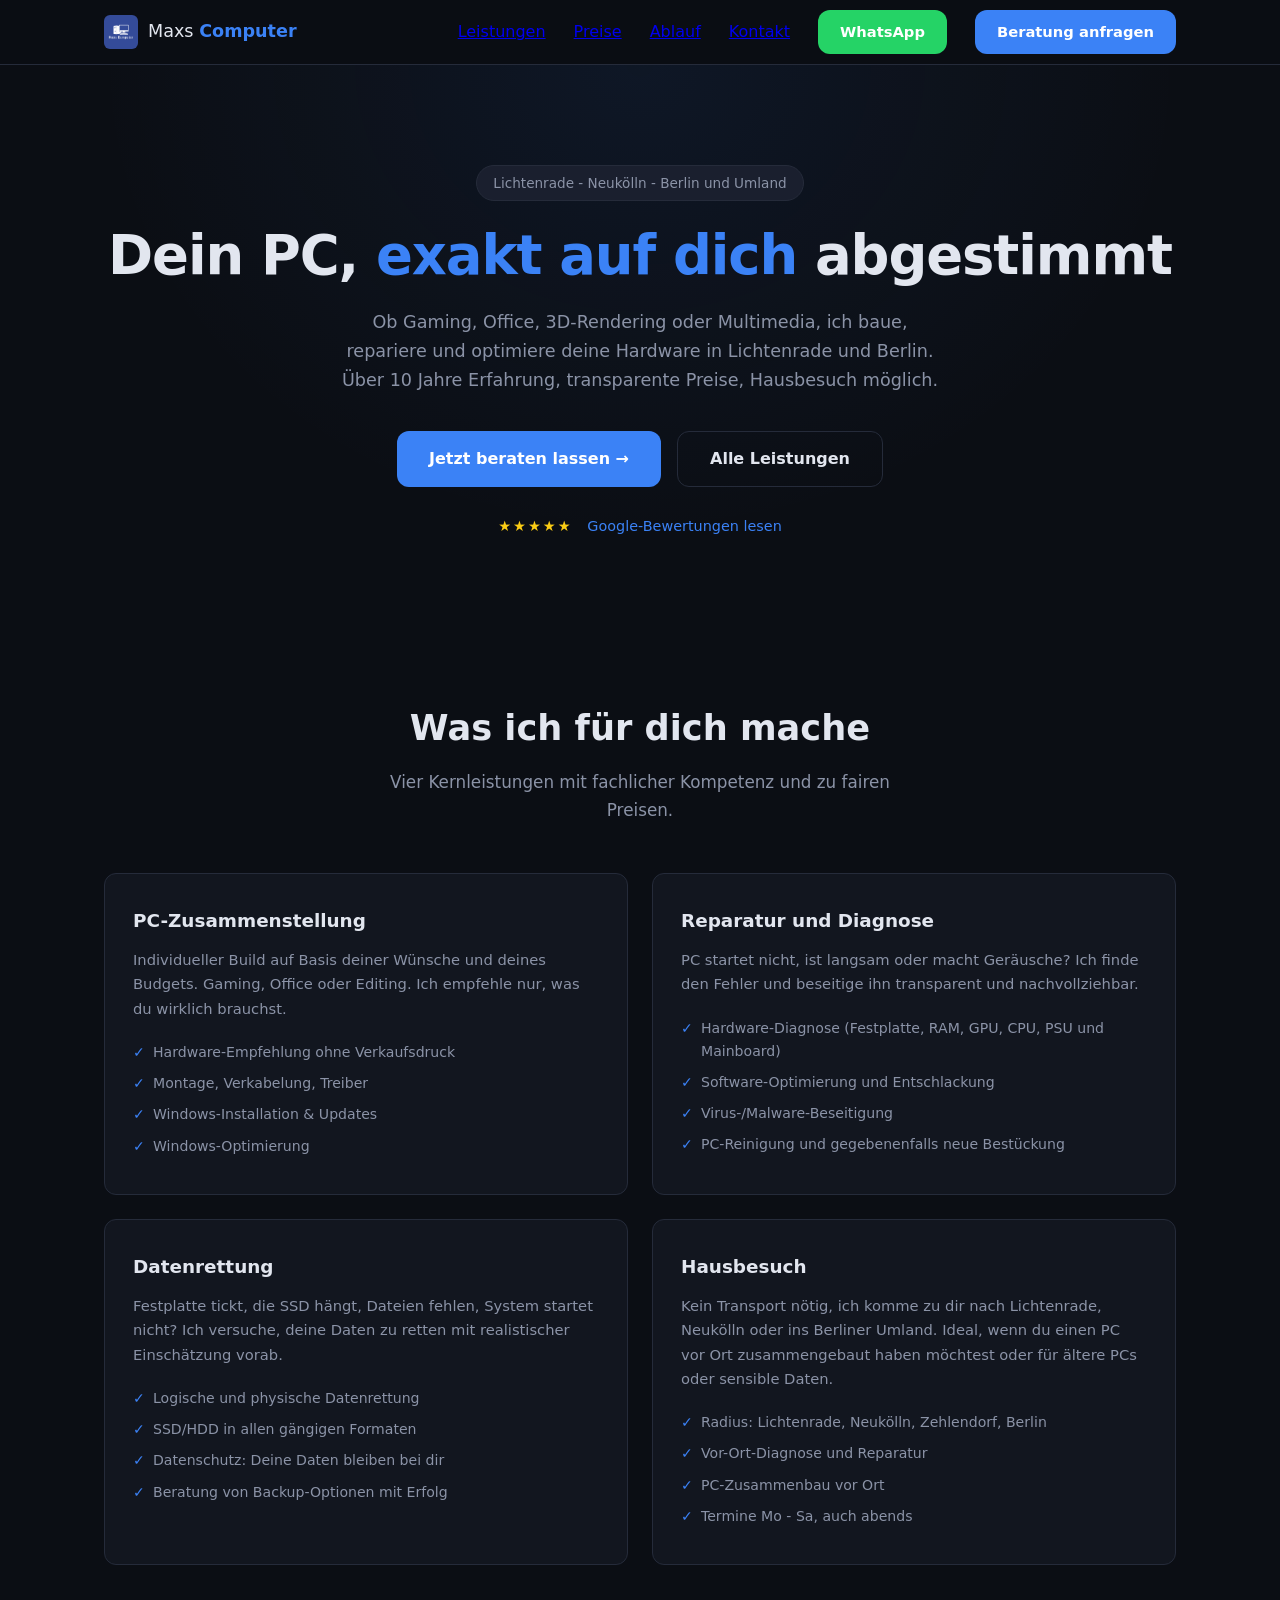
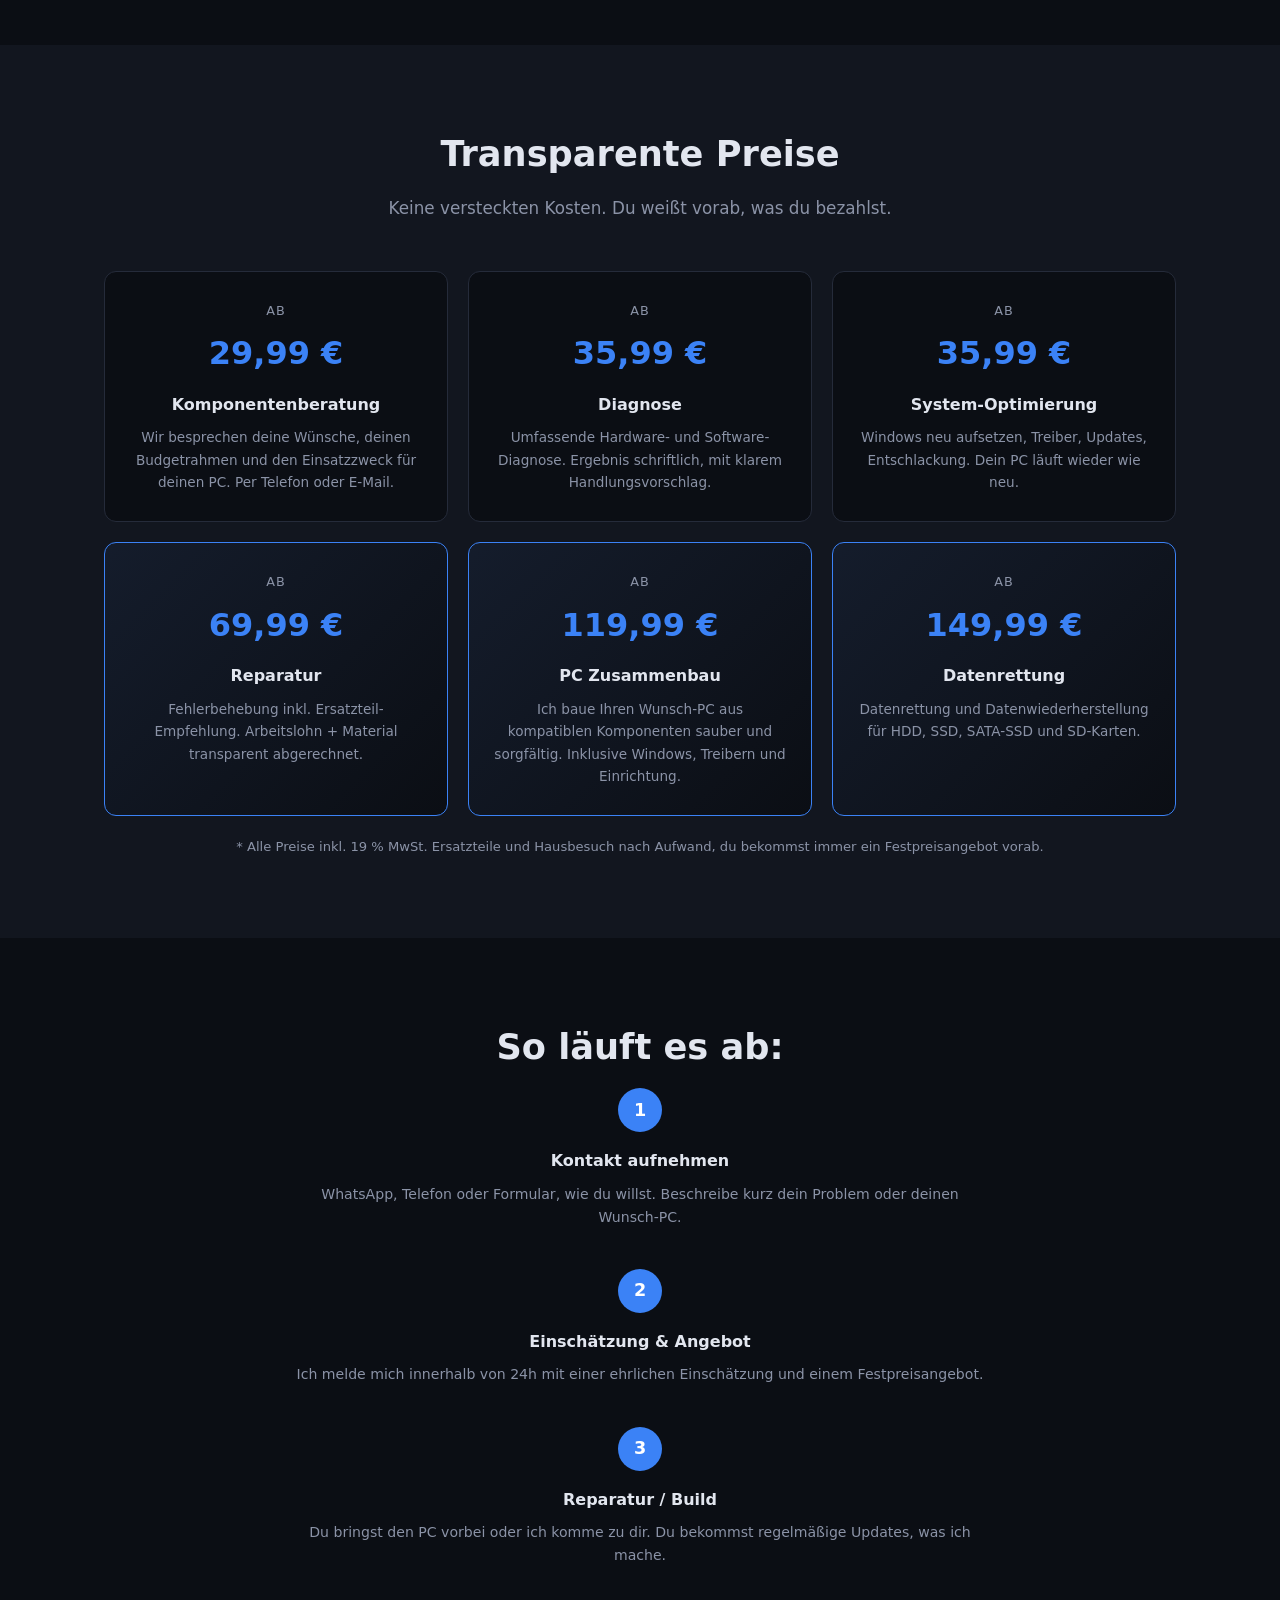
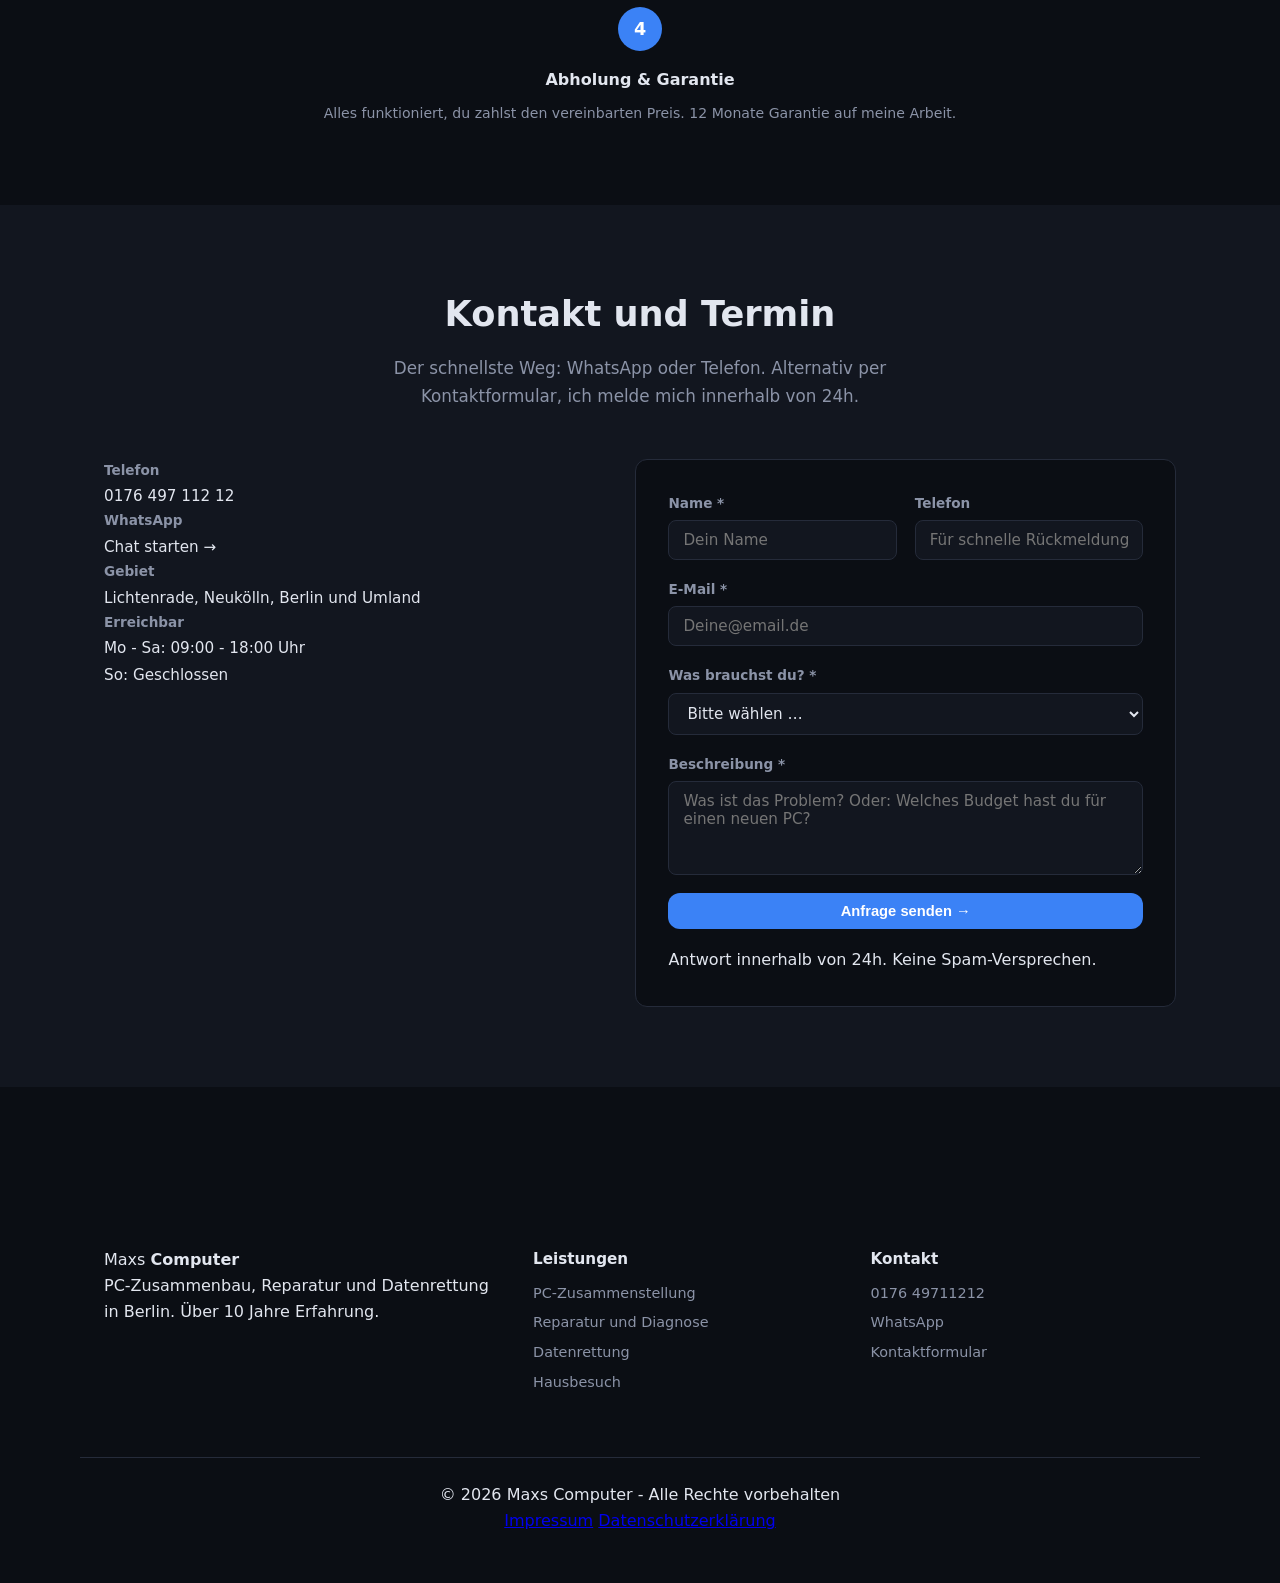
==== index.html @ 026b1913 "Add files via upload" ====
<!DOCTYPE html>
<html lang="de">
<head>
  <meta charset="UTF-8">
  <meta name="viewport" content="width=device-width, initial-scale=1.0">
  <title>PC Zusammenbau und Reparatur in Lichtenrade, Berlin | Maxs Computer</title>
  <meta name="description" content="Individuelle PC-Zusammenstellung, Reparatur, Datenrettung und Hausbesuche in Lichtenrade, Neukölln und Berlin. Über 10 Jahre Erfahrung. Transparente Preise ab 29,99 €. Jetzt Termin anfragen.">
  <link rel="icon" type="image/svg+xml" href="/logo.svg">
  <link rel="icon" type="image/png" sizes="32x32" href="/favicon-32x32.png">
  <link rel="icon" type="image/png" sizes="16x16" href="/favicon-16x16.png">
  <link rel="shortcut icon" href="/favicon.ico">
  <link rel="apple-touch-icon" sizes="180x180" href="/apple-touch-icon.png">
  <meta property="og:image" content="https://maxscomputer.de/og-image.png">
  <link rel="canonical" href="https://maxscomputer.de/">
  <script type="application/ld+json">
  {
    "@context": "https://schema.org",
    "@type": "LocalBusiness",
    "name": "Maxs Computer",
    "description": "Individuelle PC-Zusammenstellung, Reparatur, Datenrettung und Hausbesuche in Lichtenrade, Neukölln und Berlin.",
    "url": "https://maxscomputer.de",
    "telephone": "+4917649711212",
    "areaServed": ["Lichtenrade", "Neukölln", "Berlin", "Brandenburg"],
    "address": {
    "@type": "PostalAddress",
    "streetAddress": "Halker Zeile 172",
    "addressLocality": "Berlin",
    "addressRegion": "Berlin",
    "postalCode": "12305",
    "addressCountry": "DE"
   },
    "openingHours": "Mo-Sa 09:00-18:00",
    "priceRange": "29,99 € - 149,99 €"
   }
  </script>

  <link rel="stylesheet" href="style.css">
</head>
<body>

  <header class="header">
    <div class="container header-inner">
<a href="#" class="logo">
  <img src="Firmenlogo.png" alt="Maxs Computer">
  <span>Maxs <strong>Computer</strong></span>
</a>
      <nav class="nav">
        <a href="#services">Leistungen</a>
        <a href="#preise">Preise</a>
        <a href="#prozess">Ablauf</a>
        <a href="#kontakt">Kontakt</a>
        <a href="https://wa.me/4917649711212?text=Hallo%20Max%2C%20ich%20brauche%20Hilfe%20mit%20meinem%20PC."
           target="_blank" rel="noopener" class="btn btn-whatsapp">WhatsApp</a>
        <a href="#kontakt" class="btn btn-primary">Beratung anfragen</a>
      </nav>
      <button class="hamburger" id="hamburger" aria-label="Menü">
        <span></span><span></span><span></span>
      </button>
    </div>
  </header>

  <main>
    <section class="hero">
      <div class="container">
        <span class="badge">Lichtenrade - Neukölln - Berlin und Umland</span>
        <h1>Dein PC, <span class="highlight">exakt auf dich</span> abgestimmt</h1>
        <p class="hero-sub">
          Ob Gaming, Office, 3D-Rendering oder Multimedia,
          ich baue, repariere und optimiere deine Hardware in Lichtenrade und Berlin.
          Über 10 Jahre Erfahrung, transparente Preise, Hausbesuch möglich.
        </p>
        <div class="hero-actions">
          <a href="#kontakt" class="btn btn-primary btn-lg">Jetzt beraten lassen →</a>
          <a href="#services" class="btn btn-ghost btn-lg">Alle Leistungen</a>
        </div>
        <p class="hero-reviews">
          <span class="stars" aria-hidden="true">★★★★★</span>
          <a href="https://g.page/r/Cbt3UmE1-l8lEBM/review" target="_blank" rel="noopener">Google-Bewertungen lesen</a>
        </p>
      </div>
    </section>

    <section id="services" class="section">
      <div class="container">
        <h2 class="section-title">Was ich für dich mache</h2>
        <p class="section-sub">Vier Kernleistungen mit fachlicher Kompetenz und zu fairen Preisen.</p>
        <div class="cards">

          <div class="card">
            <h3>PC-Zusammenstellung</h3>
            <p>Individueller Build auf Basis deiner Wünsche und deines Budgets. Gaming, Office oder Editing. Ich empfehle nur, was du wirklich brauchst.</p>
            <ul class="card-list">
              <li>Hardware-Empfehlung ohne Verkaufsdruck</li>
              <li>Montage, Verkabelung, Treiber</li>
              <li>Windows-Installation & Updates</li>
              <li>Windows-Optimierung</li>
            </ul>
          </div>

          <div class="card">
            <h3>Reparatur und Diagnose</h3>
            <p>PC startet nicht, ist langsam oder macht Geräusche? Ich finde den Fehler und beseitige ihn transparent und nachvollziehbar.</p>
            <ul class="card-list">
              <li>Hardware-Diagnose (Festplatte, RAM, GPU, CPU, PSU und Mainboard)</li>
              <li>Software-Optimierung und Entschlackung</li>
              <li>Virus-/Malware-Beseitigung</li>
              <li>PC-Reinigung und gegebenenfalls neue Bestückung</li>
            </ul>
          </div>

          <div class="card">
            <h3>Datenrettung</h3>
            <p>Festplatte tickt, die SSD hängt, Dateien fehlen, System startet nicht? Ich versuche, deine Daten zu retten mit realistischer Einschätzung vorab.</p>
            <ul class="card-list">
              <li>Logische und physische Datenrettung</li>
              <li>SSD/HDD in allen gängigen Formaten</li>
              <li>Datenschutz: Deine Daten bleiben bei dir</li>
              <li>Beratung von Backup-Optionen mit Erfolg</li>
            </ul>
          </div>

          <div class="card">
            <h3>Hausbesuch</h3>
            <p>Kein Transport nötig, ich komme zu dir nach Lichtenrade, Neukölln oder ins Berliner Umland. Ideal, wenn du einen PC vor Ort zusammengebaut haben möchtest oder für ältere PCs oder sensible Daten.</p>
            <ul class="card-list">
              <li>Radius: Lichtenrade, Neukölln, Zehlendorf, Berlin</li>
              <li>Vor-Ort-Diagnose und Reparatur</li>
              <li>PC-Zusammenbau vor Ort</li>
              <li>Termine Mo - Sa, auch abends</li>
            </ul>
          </div>

        </div>
      </div>
    </section>

    <section id="preise" class="section section-alt">
      <div class="container">
        <h2 class="section-title">Transparente Preise</h2>
        <p class="section-sub">Keine versteckten Kosten. Du weißt vorab, was du bezahlst.</p>
        <div class="price-grid">

          <div class="price-card">
            <span class="price-tag">ab</span>
            <span class="price-amount">29,99&nbsp;€</span>
            <h4>Komponentenberatung</h4>
            <p>Wir besprechen deine Wünsche, deinen Budgetrahmen und den Einsatzzweck für deinen PC. Per Telefon oder E-Mail.</p>
          </div>

          <div class="price-card">
            <span class="price-tag">ab</span>
            <span class="price-amount">35,99&nbsp;€</span>
            <h4>Diagnose</h4>
            <p>Umfassende Hardware- und Software-Diagnose. Ergebnis schriftlich, mit klarem Handlungsvorschlag.</p>
          </div>

          <div class="price-card">
            <span class="price-tag">ab</span>
            <span class="price-amount">35,99&nbsp;€</span>
            <h4>System-Optimierung</h4>
            <p>Windows neu aufsetzen, Treiber, Updates, Entschlackung. Dein PC läuft wieder wie neu.</p>
          </div>

          <div class="price-card price-featured">
            <span class="price-tag">ab</span>
            <span class="price-amount">69,99&nbsp;€</span>
            <h4>Reparatur</h4>
            <p>Fehlerbehebung inkl. Ersatzteil-Empfehlung. Arbeitslohn + Material transparent abgerechnet.</p>
          </div>

          <div class="price-card price-featured">
            <span class="price-tag">ab</span>
            <span class="price-amount">119,99&nbsp;€</span>
            <h4>PC Zusammenbau</h4>
            <p>Ich baue Ihren Wunsch-PC aus kompatiblen Komponenten sauber und sorgfältig. Inklusive Windows, Treibern und Einrichtung. </p>
          </div>

          <div class="price-card price-featured">
            <span class="price-tag">ab</span>
            <span class="price-amount">149,99&nbsp;€</span>
            <h4>Datenrettung</h4>
            <p>Datenrettung und Datenwiederherstellung für HDD, SSD, SATA-SSD und SD-Karten.</p>
          </div>

        </div>
        <p class="price-note">* Alle Preise inkl. 19 % MwSt. Ersatzteile und Hausbesuch nach Aufwand, du bekommst immer ein Festpreisangebot vorab.</p>
      </div>
    </section>

    <section id="prozess" class="section">
      <div class="container">
        <h2 class="section-title">So läuft es ab:</h2>
        <div class="steps">
          <div class="step">
            <span class="step-num">1</span>
            <h4>Kontakt aufnehmen</h4>
            <p>WhatsApp, Telefon oder Formular, wie du willst. Beschreibe kurz dein Problem oder deinen Wunsch-PC.</p>
          </div>
          <div class="step">
            <span class="step-num">2</span>
            <h4>Einschätzung & Angebot</h4>
            <p>Ich melde mich innerhalb von 24h mit einer ehrlichen Einschätzung und einem Festpreisangebot.</p>
          </div>
          <div class="step">
            <span class="step-num">3</span>
            <h4>Reparatur / Build</h4>
            <p>Du bringst den PC vorbei oder ich komme zu dir. Du bekommst regelmäßige Updates, was ich mache.</p>
          </div>
          <div class="step">
            <span class="step-num">4</span>
            <h4>Abholung & Garantie</h4>
            <p>Alles funktioniert, du zahlst den vereinbarten Preis. 12 Monate Garantie auf meine Arbeit.</p>
          </div>
        </div>
      </div>
    </section>

    <section id="kontakt" class="section section-alt">
      <div class="container">
        <h2 class="section-title">Kontakt und Termin</h2>
        <p class="section-sub">Der schnellste Weg: WhatsApp oder Telefon. Alternativ per Kontaktformular, ich melde mich innerhalb von 24h.</p>

        <div class="contact-grid">
          <div class="contact-info">
            <div class="contact-item">
              <div>
                <strong>Telefon</strong>
                <a href="tel:+4917649711212">0176 497 112 12</a>
              </div>
            </div>
            <div class="contact-item">
              <div>
                <strong>WhatsApp</strong>
                <a href="https://wa.me/4917649711212?text=Hallo%20Max%2C%20ich%20brauche%20Hilfe%20mit%20meinem%20PC." target="_blank" rel="noopener">Chat starten →</a>
              </div>
            </div>
            <div class="contact-item">
              <div>
                <strong>Gebiet</strong>
                <span>Lichtenrade, Neukölln, Berlin und Umland</span>
              </div>
            </div>
            <div class="contact-item">
              <div>
                <strong>Erreichbar</strong>
                <span>Mo - Sa: 09:00 - 18:00 Uhr</span><br>
                <span>So: Geschlossen</span>
              </div>
            </div>
          </div>

          <form action="https://formspree.io/f/xkjnpljg" method="POST" class="contact-form">
            <div class="form-row">
              <div class="form-group">
                <label for="name">Name *</label>
                <input type="text" id="name" name="name" required placeholder="Dein Name">
              </div>
              <div class="form-group">
                <label for="phone">Telefon</label>
                <input type="tel" id="phone" name="phone" placeholder="Für schnelle Rückmeldung">
              </div>
            </div>
            <div class="form-group">
              <label for="email">E-Mail *</label>
              <input type="email" id="email" name="email" required placeholder="Deine@email.de">
            </div>
            <div class="form-group">
              <label for="service">Was brauchst du? *</label>
              <select id="service" name="service" required>
                <option value="" disabled selected>Bitte wählen …</option>
                <option value="zusammenstellung">PC-Zusammenstellung</option>
                <option value="reparatur">Reparatur / Diagnose</option>
                <option value="datenrettung">Datenrettung</option>
                <option value="hausbesuch">Hausbesuch</option>
                <option value="sonstiges">Sonstiges / bin mir noch nicht sicher</option>
              </select>
            </div>
            <div class="form-group">
              <label for="message">Beschreibung *</label>
              <textarea id="message" name="message" rows="4" required
                placeholder="Was ist das Problem? Oder: Welches Budget hast du für einen neuen PC?"></textarea>
            </div>
            <button type="submit" class="btn btn-primary btn-full">Anfrage senden →</button>
            <p class="form-hint">Antwort innerhalb von 24h. Keine Spam-Versprechen.</p>
          </form>
        </div>
      </div>
    </section>
  </main>

  <footer class="footer">
    <div class="container footer-inner">
      <div>
        <p class="footer-logo">Maxs <strong>Computer</strong></p>
        <p class="footer-text">PC-Zusammenbau, Reparatur und Datenrettung in Berlin. Über 10 Jahre Erfahrung.</p>
      </div>

      <div>
        <p class="footer-heading">Leistungen</p>
        <a href="#services" class="footer-link">PC-Zusammenstellung</a>
        <a href="#services" class="footer-link">Reparatur und Diagnose</a>
        <a href="#services" class="footer-link">Datenrettung</a>
        <a href="#services" class="footer-link">Hausbesuch</a>
      </div>

      <div>
        <p class="footer-heading">Kontakt</p>
        <a href="tel:+4917649711212" class="footer-link">0176 49711212</a>
        <a href="https://wa.me/4917649711212" target="_blank" rel="noopener" class="footer-link">WhatsApp</a>
        <a href="#kontakt" class="footer-link">Kontaktformular</a>
      </div>
    </div>

    <div class="container footer-bottom">
      <p class="copyright">© 2026 Maxs Computer - Alle Rechte vorbehalten</p>
      <nav class="legal-links" aria-label="Rechtliches">
        <a href="impressum.html" class="legal-link">Impressum</a>
        <a href="datenschutzerklärung.html" class="legal-link">Datenschutzerklärung</a>
      </nav>
    </div>
  </footer>

  <script>
    const hamburger = document.getElementById('hamburger');
    const nav = document.querySelector('.nav');
    hamburger.addEventListener('click', () => {
      nav.classList.toggle('open');
      hamburger.classList.toggle('active');
    });
    document.querySelectorAll('.nav a').forEach(link => {
      link.addEventListener('click', () => {
        nav.classList.remove('open');
        hamburger.classList.remove('active');
      });
    });
  </script>
</body>
</html>
---- style.css ----
:root {
  --clr-bg: #0b0e14;
  --clr-surface: #12161f;
  --clr-surface-2: #1a1f2e;
  --clr-border: #252b3a;
  --clr-text: #e2e6ef;
  --clr-muted: #8b93a7;
  --clr-accent: #3b82f6;
  --clr-accent-hover: #2563eb;
  --clr-whatsapp: #25d366;
  --clr-whatsapp-hover: #1eb857;
  --clr-star: #facc15;
  --radius: 12px;
  --shadow: 0 4px 24px rgba(0,0,0,.35);
  --transition: .25s ease;
  --font: 'Segoe UI', system-ui, -apple-system, sans-serif;
  --gradient: linear-gradient(135deg, #3b82f6, #8b5cf6);
}

*, *::before, *::after {
  box-sizing: border-box;
  margin: 0;
  padding: 0;
}

html {
  scroll-behavior: smooth;
}

body {
  font-family: var(--font);
  background: var(--clr-bg);
  color: var(--clr-text);
  line-height: 1.65;
  -webkit-font-smoothing: antialiased;
}

.container {
  max-width: 1120px;
  margin: 0 auto;
  padding: 0 24px;
}

.section {
  padding: 80px 0;
}

.section-alt {
  background: var(--clr-surface);
}

.section-title {
  font-size: clamp(1.6rem, 4vw, 2.2rem);
  font-weight: 700;
  text-align: center;
  margin-bottom: 12px;
}

.section-sub {
  text-align: center;
  color: var(--clr-muted);
  max-width: 560px;
  margin: 0 auto 48px;
  font-size: 1.05rem;
}

.logo img {
  width: 34px;
  height: 34px;
  max-width: 34px;
  max-height: 34px;
  object-fit: contain;
  flex-shrink: 0;
  border-radius: 6px;
  display: block;
}

.logo .logo-icon {
  width: 34px;
  height: 34px;
  border-radius: 9px;
  display: grid;
  place-items: center;
  color: #0b1020;
  font-size: 1rem;
} 

.header {
  position: sticky;
  top: 0;
  z-index: 100;
  background: rgba(11,14,20,.92);
  backdrop-filter: blur(12px);
  border-bottom: 1px solid var(--clr-border);
}

.header-inner {
  display: flex;
  align-items: center;
  justify-content: space-between;
  height: 64px;
}

.logo {
  display: flex;
  align-items: center;
  gap: 10px;
  font-size: 1.1rem;
  color: var(--clr-text);
  text-decoration: none;
  font-weight: 500;
}

.logo svg {
  color: var(--clr-accent);
  flex-shrink: 0;
}

.logo strong {
  color: var(--clr-accent);
}

.nav {
  display: flex;
  align-items: center;
  gap: 28px;
}

.nav-link {
  color: var(--clr-muted);
  text-decoration: none;
  font-size: .92rem;
  transition: color var(--transition);
}

.nav-link:hover {
  color: var(--clr-text);
}

.btn {
  display: inline-flex;
  align-items: center;
  gap: 8px;
  padding: 10px 22px;
  border-radius: var(--radius);
  font-size: .92rem;
  font-weight: 600;
  text-decoration: none;
  border: none;
  cursor: pointer;
  transition: all var(--transition);
}

.btn-primary {
  background: var(--clr-accent);
  color: #fff;
}

.btn-primary:hover {
  background: var(--clr-accent-hover);
  transform: translateY(-1px);
  box-shadow: 0 6px 20px rgba(59,130,246,.35);
}

.btn-whatsapp {
  background: var(--clr-whatsapp);
  color: #fff;
}

.btn-whatsapp:hover {
  background: var(--clr-whatsapp-hover);
}

.btn-ghost {
  background: transparent;
  color: var(--clr-text);
  border: 1px solid var(--clr-border);
}

.btn-ghost:hover {
  border-color: var(--clr-accent);
  color: var(--clr-accent);
}

.btn-lg {
  padding: 14px 32px;
  font-size: 1rem;
}

.btn-full {
  width: 100%;
  justify-content: center;
}

.hamburger {
  display: none;
  flex-direction: column;
  gap: 5px;
  background: none;
  border: none;
  cursor: pointer;
  padding: 4px;
}

.hamburger span {
  width: 24px;
  height: 2px;
  background: var(--clr-text);
  border-radius: 2px;
  transition: var(--transition);
}

.hamburger.active span:nth-child(1) {
  transform: rotate(45deg) translate(5px, 5px);
}

.hamburger.active span:nth-child(2) {
  opacity: 0;
}

.hamburger.active span:nth-child(3) {
  transform: rotate(-45deg) translate(5px, -5px);
}

.hero {
  padding: 100px 0 80px;
  text-align: center;
  background:
    radial-gradient(ellipse at 50% 0%, rgba(59,130,246,.08) 0%, transparent 60%),
    var(--clr-bg);
}

.badge {
  display: inline-block;
  padding: 6px 16px;
  border-radius: 999px;
  background: var(--clr-surface-2);
  border: 1px solid var(--clr-border);
  font-size: .85rem;
  color: var(--clr-muted);
  margin-bottom: 24px;
}

.hero h1 {
  font-size: clamp(2rem, 6vw, 3.4rem);
  font-weight: 800;
  line-height: 1.15;
  margin-bottom: 20px;
  letter-spacing: -.02em;
}

.highlight {
  color: var(--clr-accent);
}

.hero-sub {
  max-width: 620px;
  margin: 0 auto 36px;
  font-size: 1.1rem;
  color: var(--clr-muted);
}

.hero-actions {
  display: flex;
  gap: 16px;
  justify-content: center;
  flex-wrap: wrap;
  margin-bottom: 28px;
}

.hero-reviews {
  font-size: .9rem;
  color: var(--clr-muted);
}

.hero-reviews a {
  color: var(--clr-accent);
  text-decoration: none;
  margin-left: 4px;
}

.hero-reviews a:hover {
  text-decoration: underline;
}

.stars {
  color: var(--clr-star);
  letter-spacing: 2px;
  margin-right: 6px;
}

.cards {
  display: grid;
  grid-template-columns: repeat(2, minmax(0, 1fr));
  gap: 24px;
}

.card {
  background: var(--clr-surface);
  border: 1px solid var(--clr-border);
  border-radius: var(--radius);
  padding: 32px 28px;
  transition: all var(--transition);
}

.card:hover {
  border-color: var(--clr-accent);
  transform: translateY(-4px);
  box-shadow: var(--shadow);
}

.card-icon {
  font-size: 2rem;
  margin-bottom: 16px;
}

.card h3 {
  font-size: 1.15rem;
  margin-bottom: 12px;
}

.card p {
  color: var(--clr-muted);
  font-size: .92rem;
  margin-bottom: 16px;
}

.card-list {
  list-style: none;
  padding: 0;
}

.card-list li {
  font-size: .88rem;
  color: var(--clr-muted);
  padding: 4px 0;
  padding-left: 20px;
  position: relative;
}

.card-list li::before {
  content: "✓";
  position: absolute;
  left: 0;
  color: var(--clr-accent);
  font-weight: 700;
}

.price-grid {
  display: grid;
  grid-template-columns: repeat(3, minmax(0, 1fr));
  gap: 20px;
  margin-bottom: 20px;
}

.price-card {
  background: var(--clr-bg);
  border: 1px solid var(--clr-border);
  border-radius: var(--radius);
  padding: 28px 24px;
  text-align: center;
  transition: all var(--transition);
}

.price-card:hover {
  border-color: var(--clr-accent);
}

.price-featured {
  border-color: var(--clr-accent);
  background: linear-gradient(135deg, rgba(59,130,246,.06), var(--clr-bg));
}

.price-tag {
  display: block;
  font-size: .8rem;
  color: var(--clr-muted);
  text-transform: uppercase;
  letter-spacing: 1px;
}

.price-amount {
  display: block;
  font-size: 2rem;
  font-weight: 800;
  color: var(--clr-accent);
  margin: 6px 0 12px;
}

.price-card h4 {
  font-size: 1rem;
  margin-bottom: 8px;
}

.price-card p {
  font-size: .85rem;
  color: var(--clr-muted);
}

.price-note {
  text-align: center;
  font-size: .82rem;
  color: var(--clr-muted);
}

.steps {
  display: grid;
  grid-template-columns: 1fr;
  gap: 40px;
  max-width: 720px;
  margin: 0 auto;
}

.step {
  text-align: center;
  padding: 0 12px;
}

.step-num {
  display: inline-flex;
  align-items: center;
  justify-content: center;
  width: 44px;
  height: 44px;
  border-radius: 50%;
  background: var(--clr-accent);
  color: #fff;
  font-weight: 800;
  font-size: 1.1rem;
  margin-bottom: 16px;
}

.step h4 {
  font-size: 1rem;
  margin-bottom: 8px;
}

.step p {
  font-size: .88rem;
  color: var(--clr-muted);
}

.contact-grid {
  display: grid;
  grid-template-areas: "info form";
  grid-template-columns: minmax(0, 1fr) minmax(0, 1.1fr);
  gap: 2.5rem;
  align-items: start;
}

.contact-info {
  grid-area: info;
  min-width: 0;
}

.contact-item {
  display: flex;
  align-items: flex-start;
  gap: 14px;
}

.contact-icon {
  font-size: 1.4rem;
  flex-shrink: 0;
}

.contact-item strong {
  display: block;
  font-size: .85rem;
  color: var(--clr-muted);
  margin-bottom: 2px;
}

.contact-item a,
.contact-item span {
  color: var(--clr-text);
  text-decoration: none;
  font-size: .95rem;
}

.contact-item a:hover {
  color: var(--clr-accent);
}

.contact-form {
  display: flex;
  flex-direction: column;
  gap: 18px;
  background: var(--clr-bg);
  border: 1px solid var(--clr-border);
  border-radius: var(--radius);
  padding: 32px;
}

.form-row {
  display: grid;
  grid-template-columns: 1fr 1fr;
  gap: 18px;
}

.form-group {
  display: flex;
  flex-direction: column;
  gap: 6px;
}

.form-group label {
  font-size: .85rem;
  font-weight: 600;
  color: var(--clr-muted);
}

.form-group input,
.form-group select,
.form-group textarea {
  background: var(--clr-surface);
  border: 1px solid var(--clr-border);
  border-radius: 8px;
  padding: 10px 14px;       /* ← neu */
  font-size: .95rem;        /* ← neu */
  color: var(--clr-text);   /* ← neu */
  font-family: inherit;     /* ← neu */
  outline: none;            /* ← neu */
  transition: border-color var(--transition);
}

.form-group input:focus,
.form-group select:focus,
.form-group textarea:focus {
  border-color: var(--clr-accent);
}

.footer {
  text-align: center;
}

.footer-text {
  margin: 0 auto;
}

.footer-inner {
  display: grid;
  grid-template-columns: 1.3fr 1fr 1fr;
  gap: 32px;
  align-items: start;
  text-align: left;
}

.footer-heading {
  margin-bottom: 10px;
  font-size: .95rem;
  font-weight: 600;
}

.footer-link {
  display: block;
  margin: 6px 0;
  color: var(--clr-muted);
  text-decoration: none;
  font-size: .9rem;    
}

.site-footer,
.footer {
  margin-top: 5rem;
  padding: 5rem 0 3rem;
}

.footer-bottom {
  margin-top: 3.5rem;
  padding-top: 1.5rem;
  border-top: 1px solid var(--clr-border);
}

@media (max-width: 900px) {
  .hero { padding: 64px 0 56px; }
  .hero h1 { font-size: clamp(1.8rem, 7vw, 2.4rem); }
  .hero-sub { font-size: 1rem; }
  .hero-actions { flex-direction: column; align-items: center; }
  .btn-lg { width: 100%; justify-content: center; }
  .hamburger { display: flex; }
  .nav {
    position: fixed;
    top: 64px;
    left: 0;
    right: 0;
    background: var(--clr-bg);
    border-bottom: 1px solid var(--clr-border);
    flex-direction: column;
    align-items: stretch;
    padding: 16px 24px 24px;
    gap: 12px;
    transform: translateY(-12px);
    opacity: 0;
    visibility: hidden;
    transition: all .25s ease;
  }
  .nav.open { transform: translateY(0); opacity: 1; visibility: visible; }
  .nav a:not(.btn) { padding: 10px 0; font-size: 1rem; text-align: center; }
  .nav .btn { justify-content: center; width: 100%; }
  .cards {
    grid-template-columns: 1fr;
  }
  .price-grid {
    grid-template-columns: 1fr;
  }
  .steps {
    grid-template-columns: 1fr;
    gap: 28px;
  }
  .contact-grid {
    grid-template-columns: 1fr;
    grid-template-areas: "info" "form";
  }
  .contact-form { padding: 24px; }
  .card { padding: 24px 20px; }
  .price-card { padding: 24px 18px; }
}

@media (max-width: 600px) {
  footer,
  .site-footer,
  .footer {
    margin-top: 6rem;
    padding: 4.5rem 0 3.5rem;
  }

  .footer-bottom {
    margin-top: 2.75rem;
  }
}
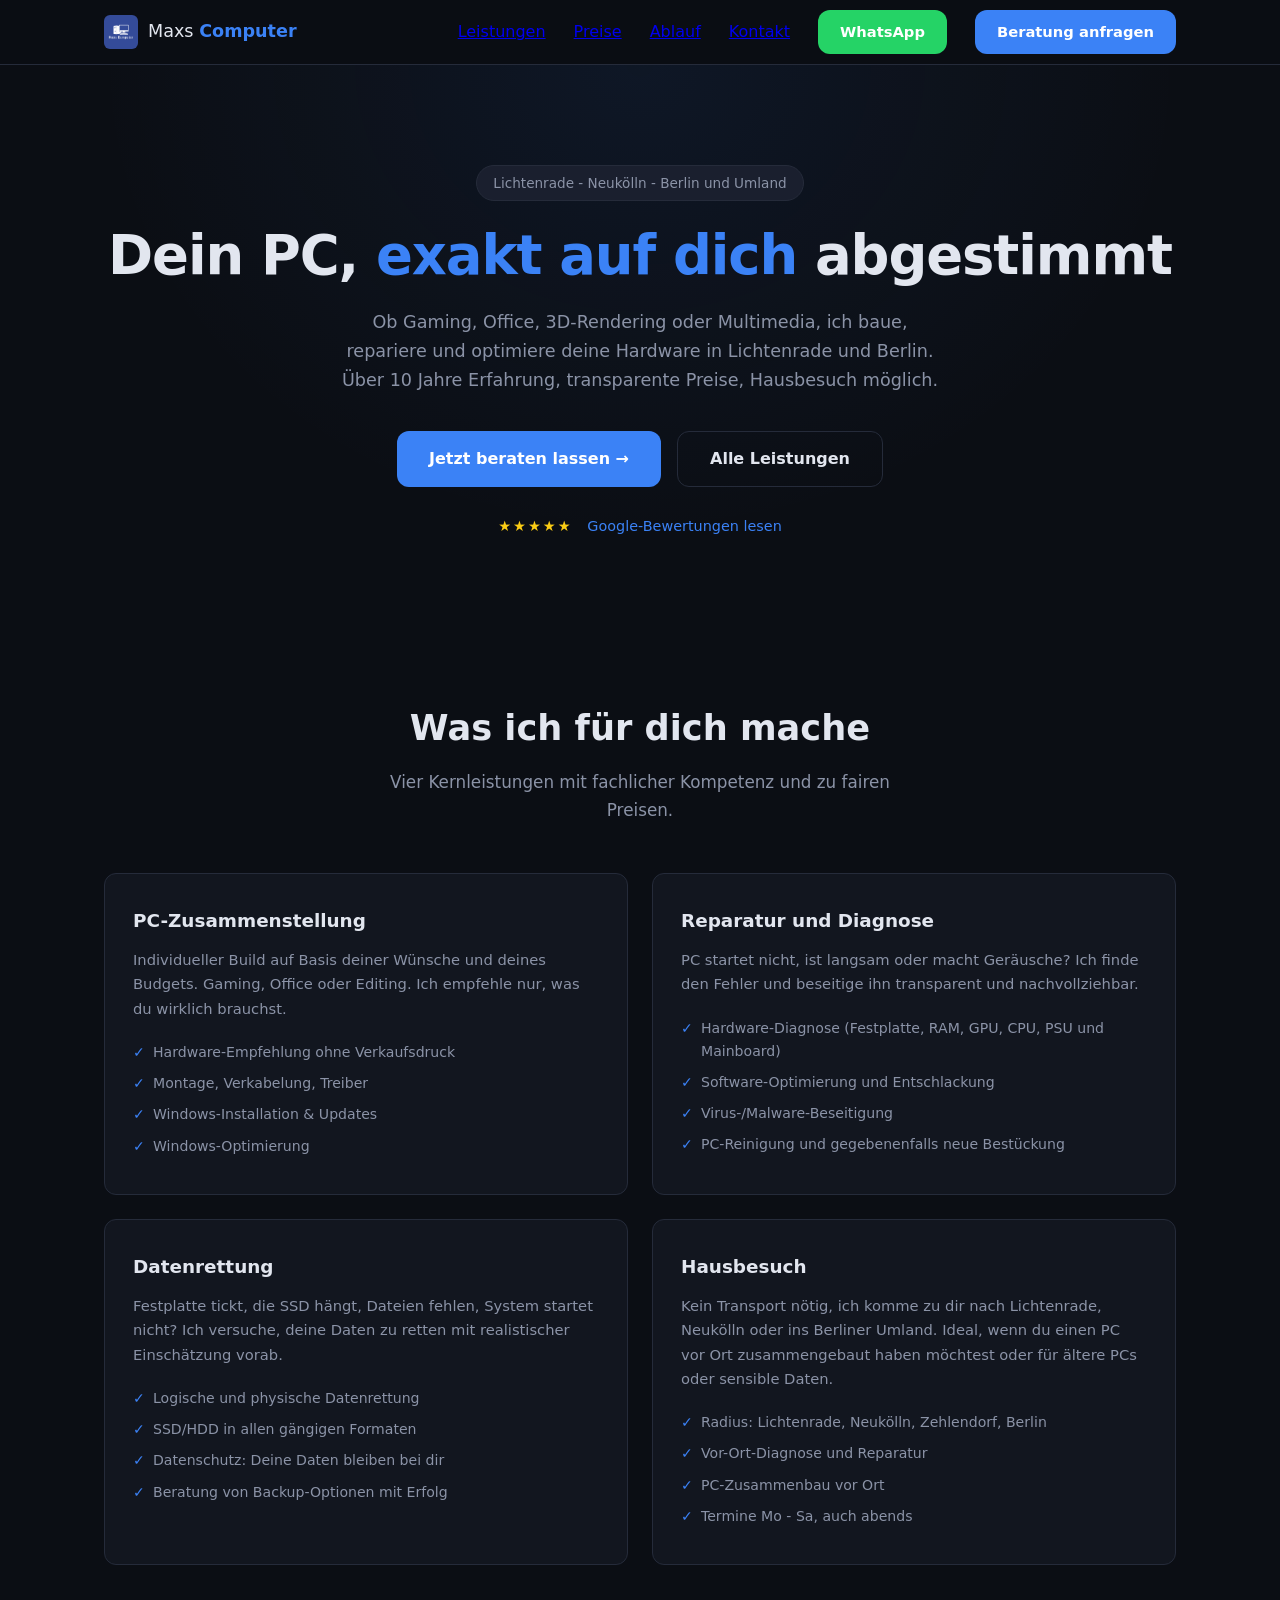
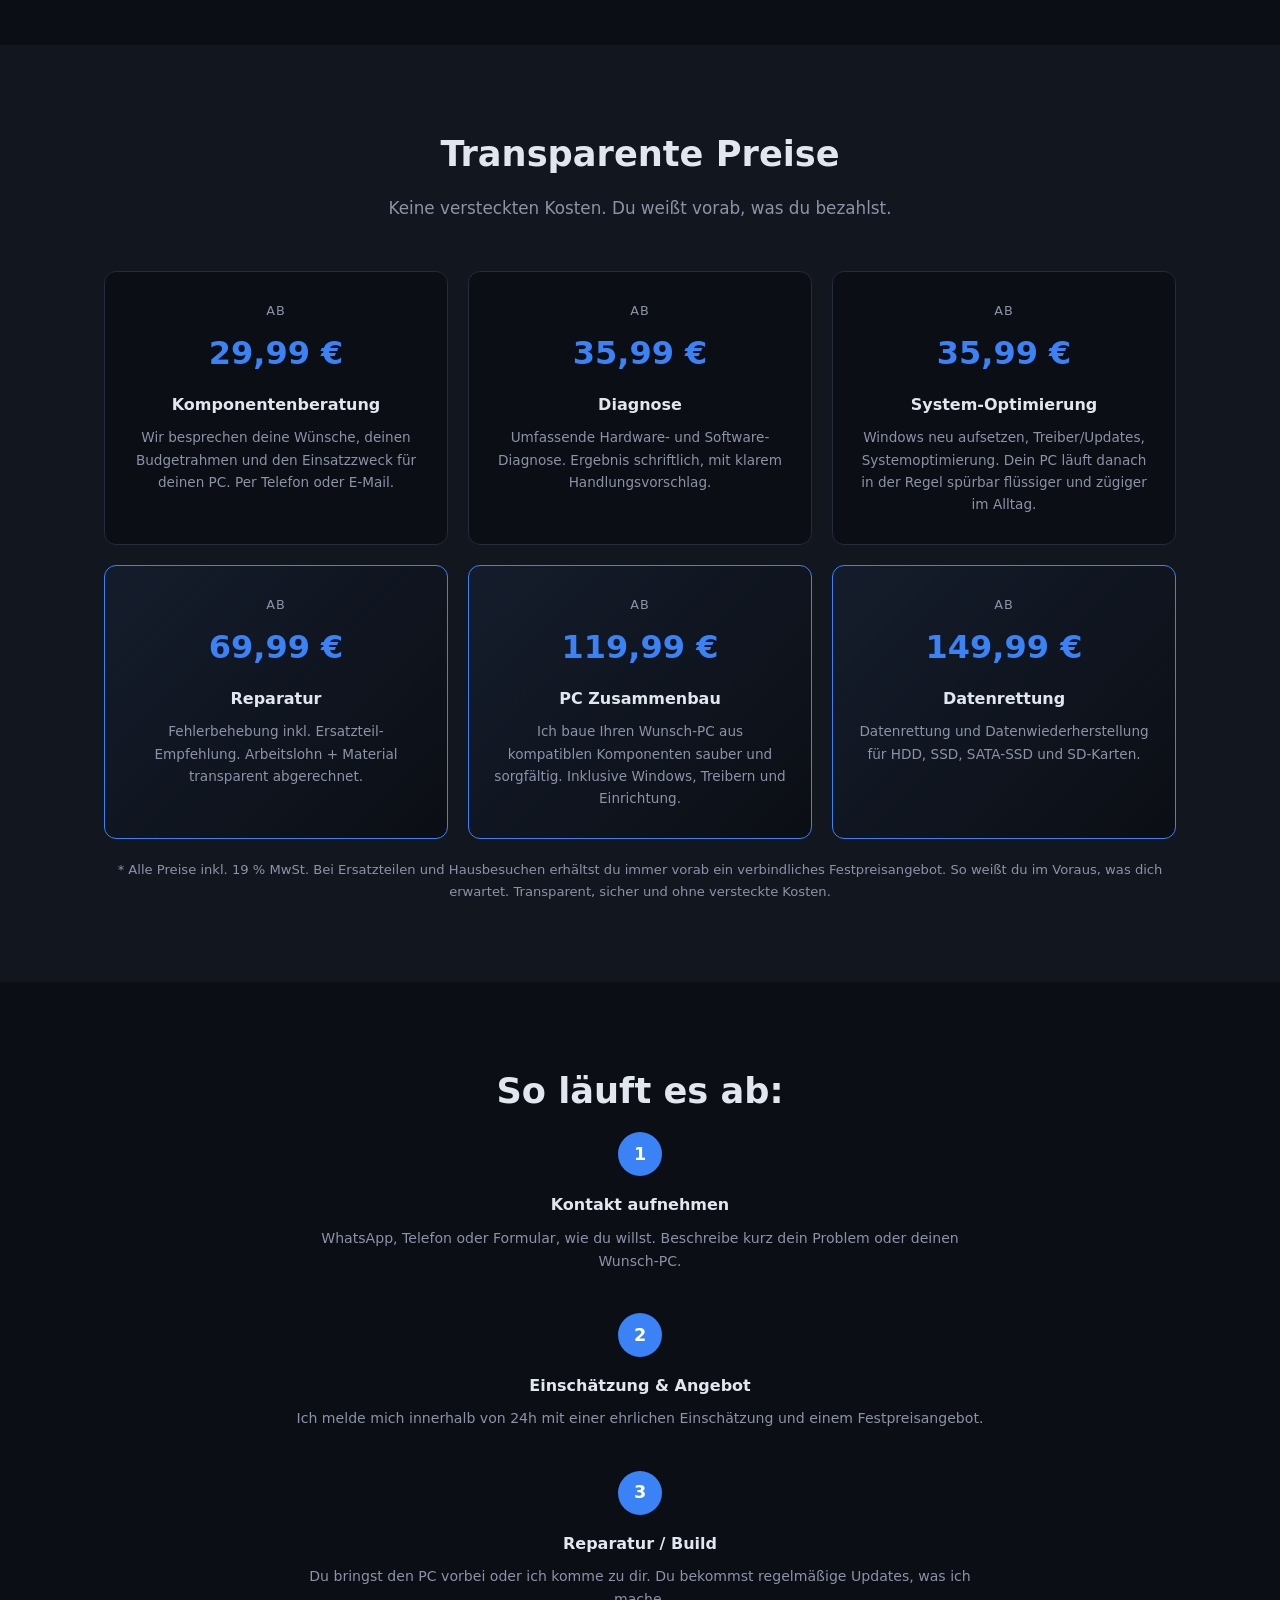
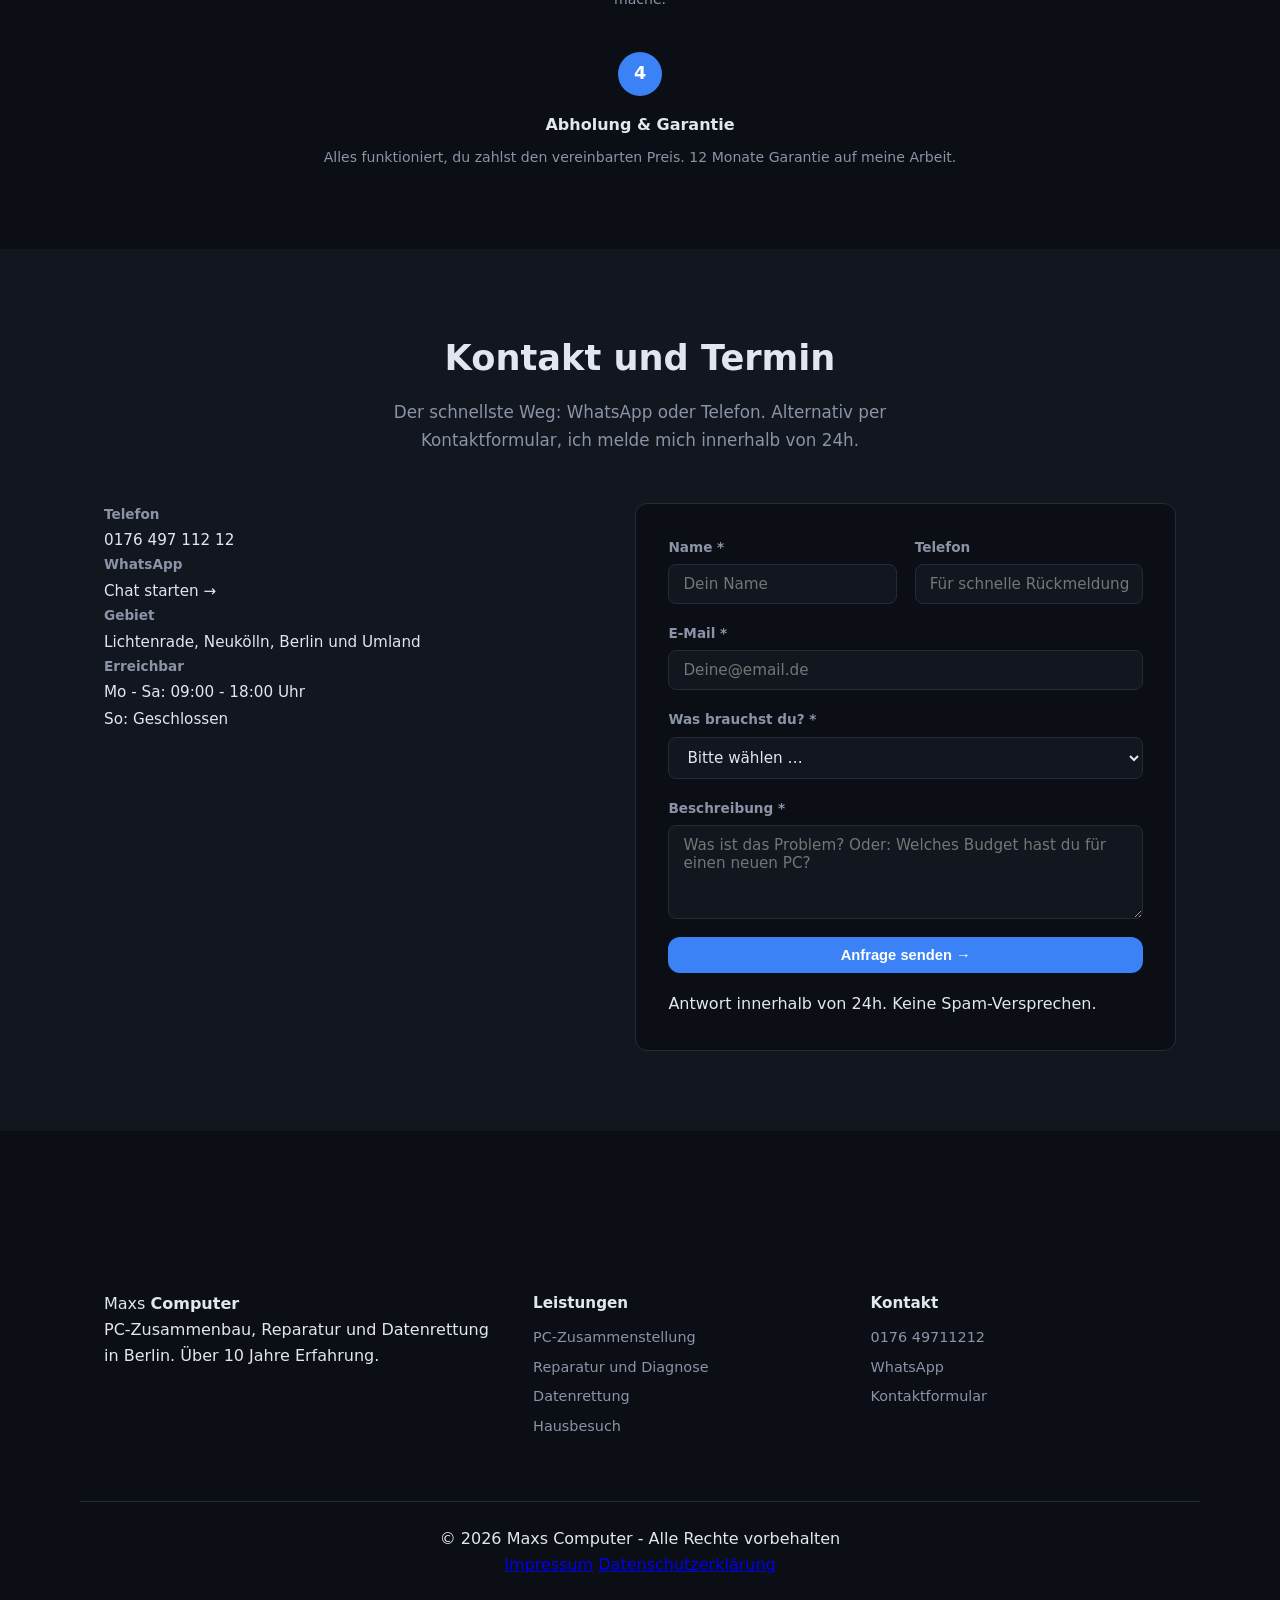
==== commit 373d784d: "Add files via upload" ====
--- a/index.html
+++ b/index.html
@@ -158,7 +158,7 @@
             <span class="price-tag">ab</span>
             <span class="price-amount">35,99&nbsp;€</span>
             <h4>System-Optimierung</h4>
-            <p>Windows neu aufsetzen, Treiber, Updates, Entschlackung. Dein PC läuft wieder wie neu.</p>
+            <p>Windows neu aufsetzen, Treiber/Updates, Systemoptimierung. Dein PC läuft danach in der Regel spürbar flüssiger und zügiger im Alltag.</p>
           </div>
 
           <div class="price-card price-featured">
@@ -183,7 +183,7 @@
           </div>
 
         </div>
-        <p class="price-note">* Alle Preise inkl. 19 % MwSt. Ersatzteile und Hausbesuch nach Aufwand, du bekommst immer ein Festpreisangebot vorab.</p>
+        <p class="price-note">* Alle Preise inkl. 19 % MwSt. Bei Ersatzteilen und Hausbesuchen erhältst du immer vorab ein verbindliches Festpreisangebot. So weißt du im Voraus, was dich erwartet. Transparent, sicher und ohne versteckte Kosten.</p>
       </div>
     </section>
 
--- a/style.css
+++ b/style.css
@@ -490,12 +490,20 @@
   border: 1px solid var(--clr-border);
   border-radius: var(--radius);
   padding: 32px;
+  min-width: 0;  
+  width: 100%;
+  max-width: 100%;
+  overflow: hidden; 
 }
 
 .form-row {
   display: grid;
-  grid-template-columns: 1fr 1fr;
+  grid-template-columns: minmax(0, 1fr) minmax(0, 1fr);
   gap: 18px;
+}
+
+.form-row > .form-group {
+  min-width: 0;
 }
 
 .form-group {
@@ -516,12 +524,15 @@
   background: var(--clr-surface);
   border: 1px solid var(--clr-border);
   border-radius: 8px;
-  padding: 10px 14px;       /* ← neu */
-  font-size: .95rem;        /* ← neu */
-  color: var(--clr-text);   /* ← neu */
-  font-family: inherit;     /* ← neu */
-  outline: none;            /* ← neu */
+  padding: 10px 14px;
+  font-size: .95rem;
+  color: var(--clr-text);
+  font-family: inherit;
+  outline: none;
   transition: border-color var(--transition);
+  width: 100%;
+  min-width: 0;
+  max-width: 100%;
 }
 
 .form-group input:focus,
@@ -628,4 +639,13 @@
   .footer-bottom {
     margin-top: 2.75rem;
   }
+}
+
+@media (max-width: 480px) {
+  .form-row {
+    grid-template-columns: 1fr;
+  }
+  .contact-form {
+    padding: 20px;
+  }
 }
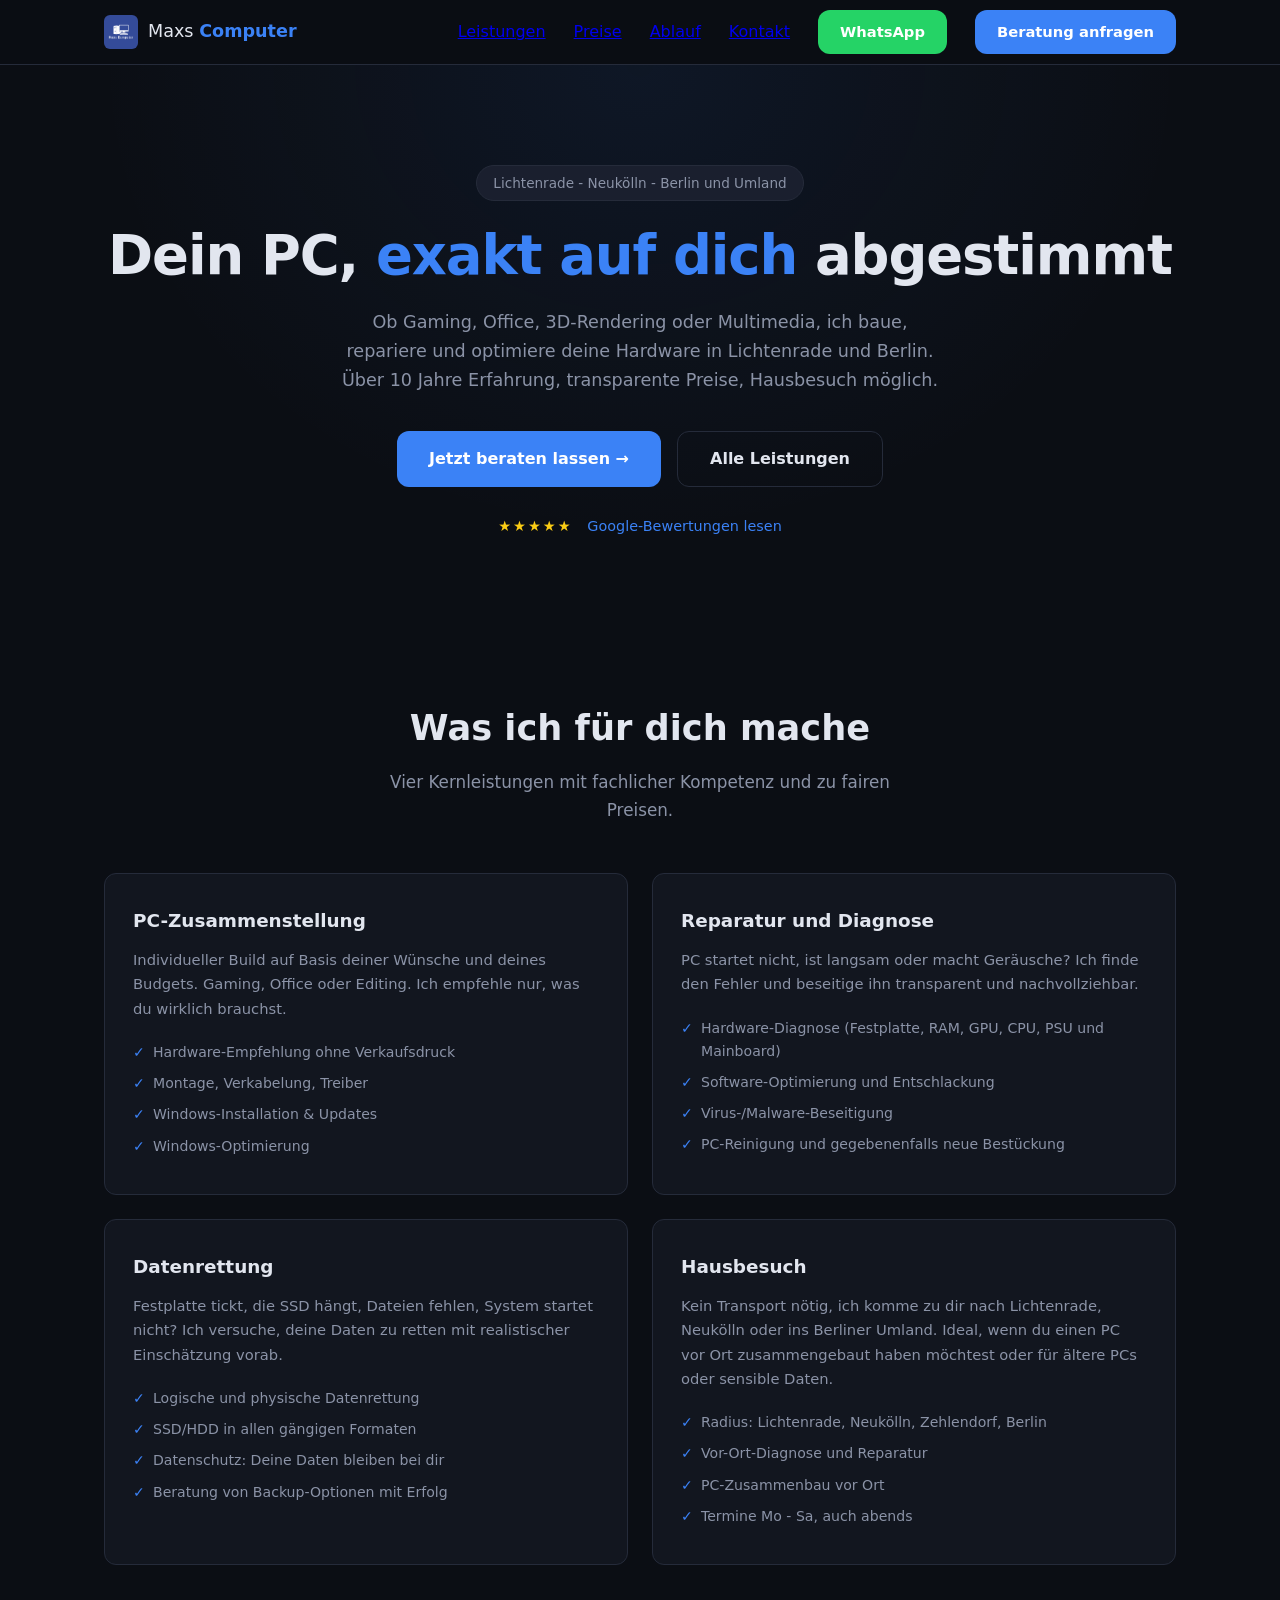
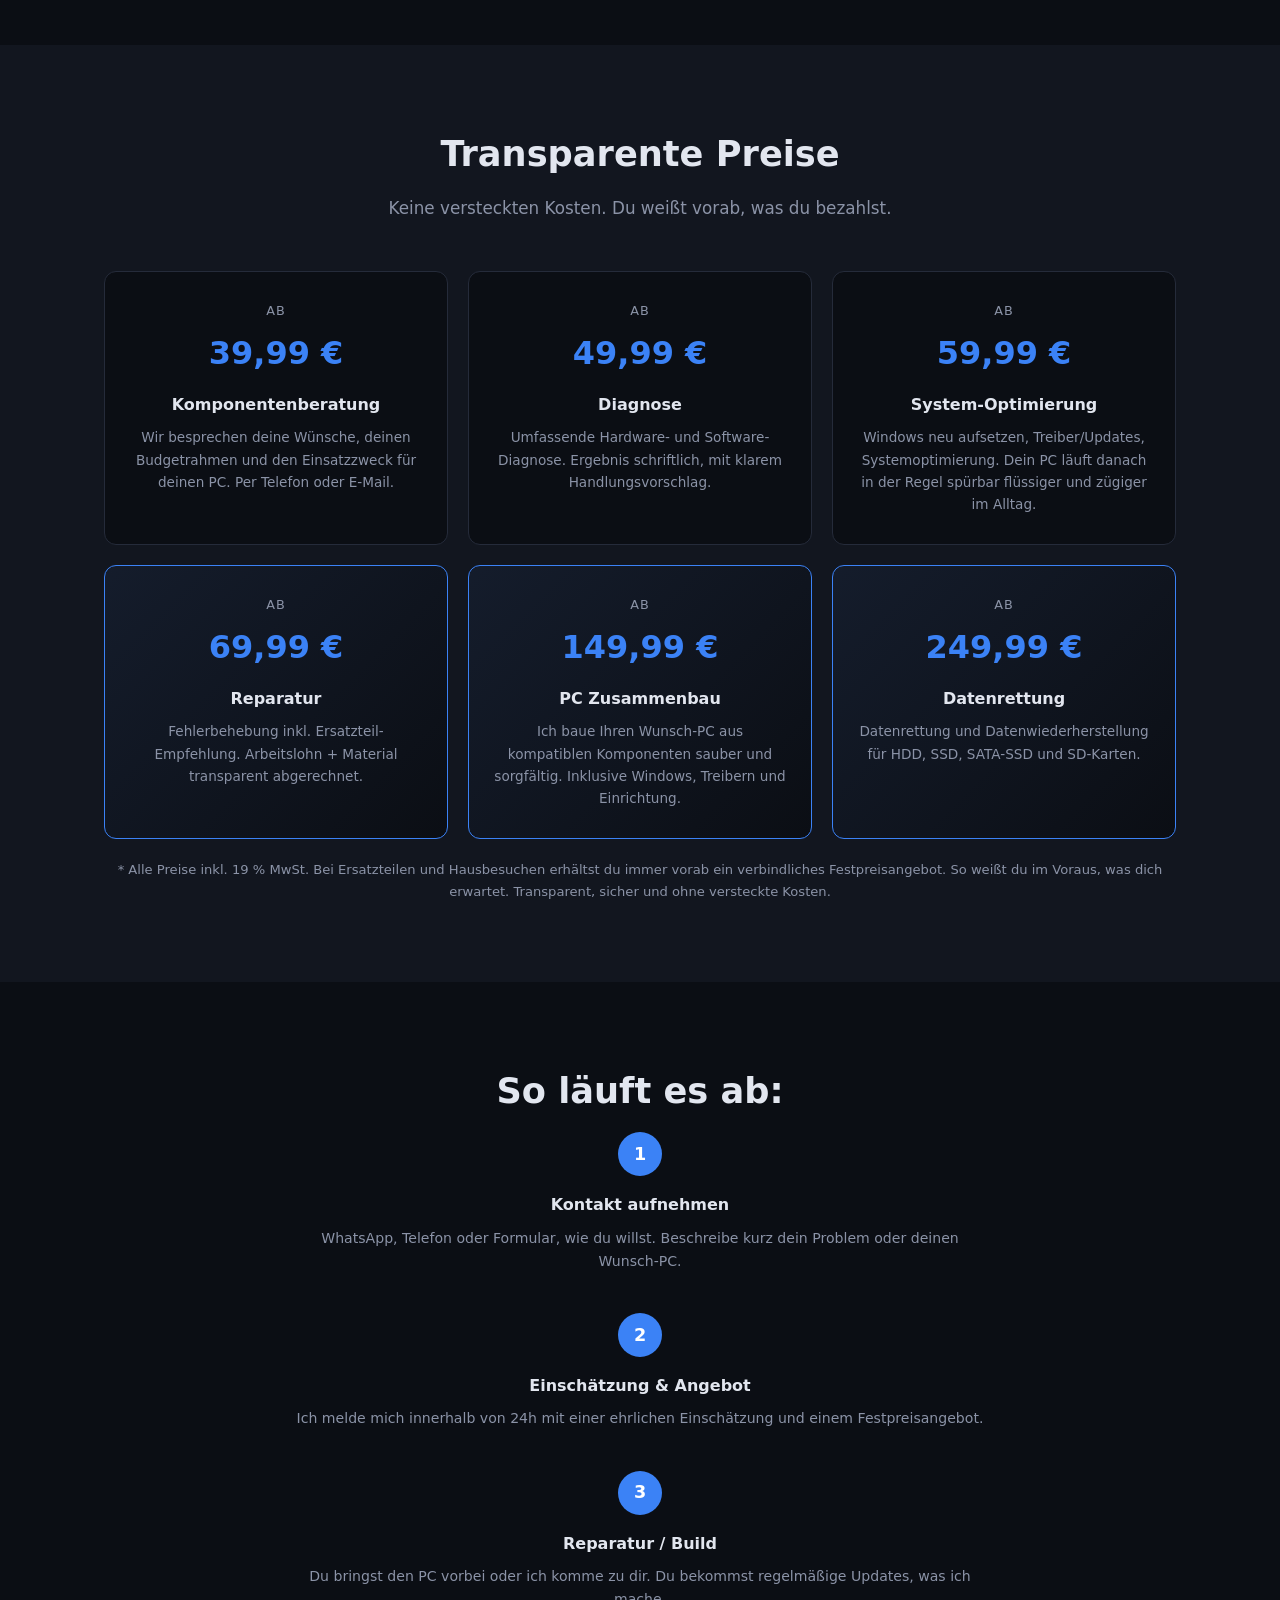
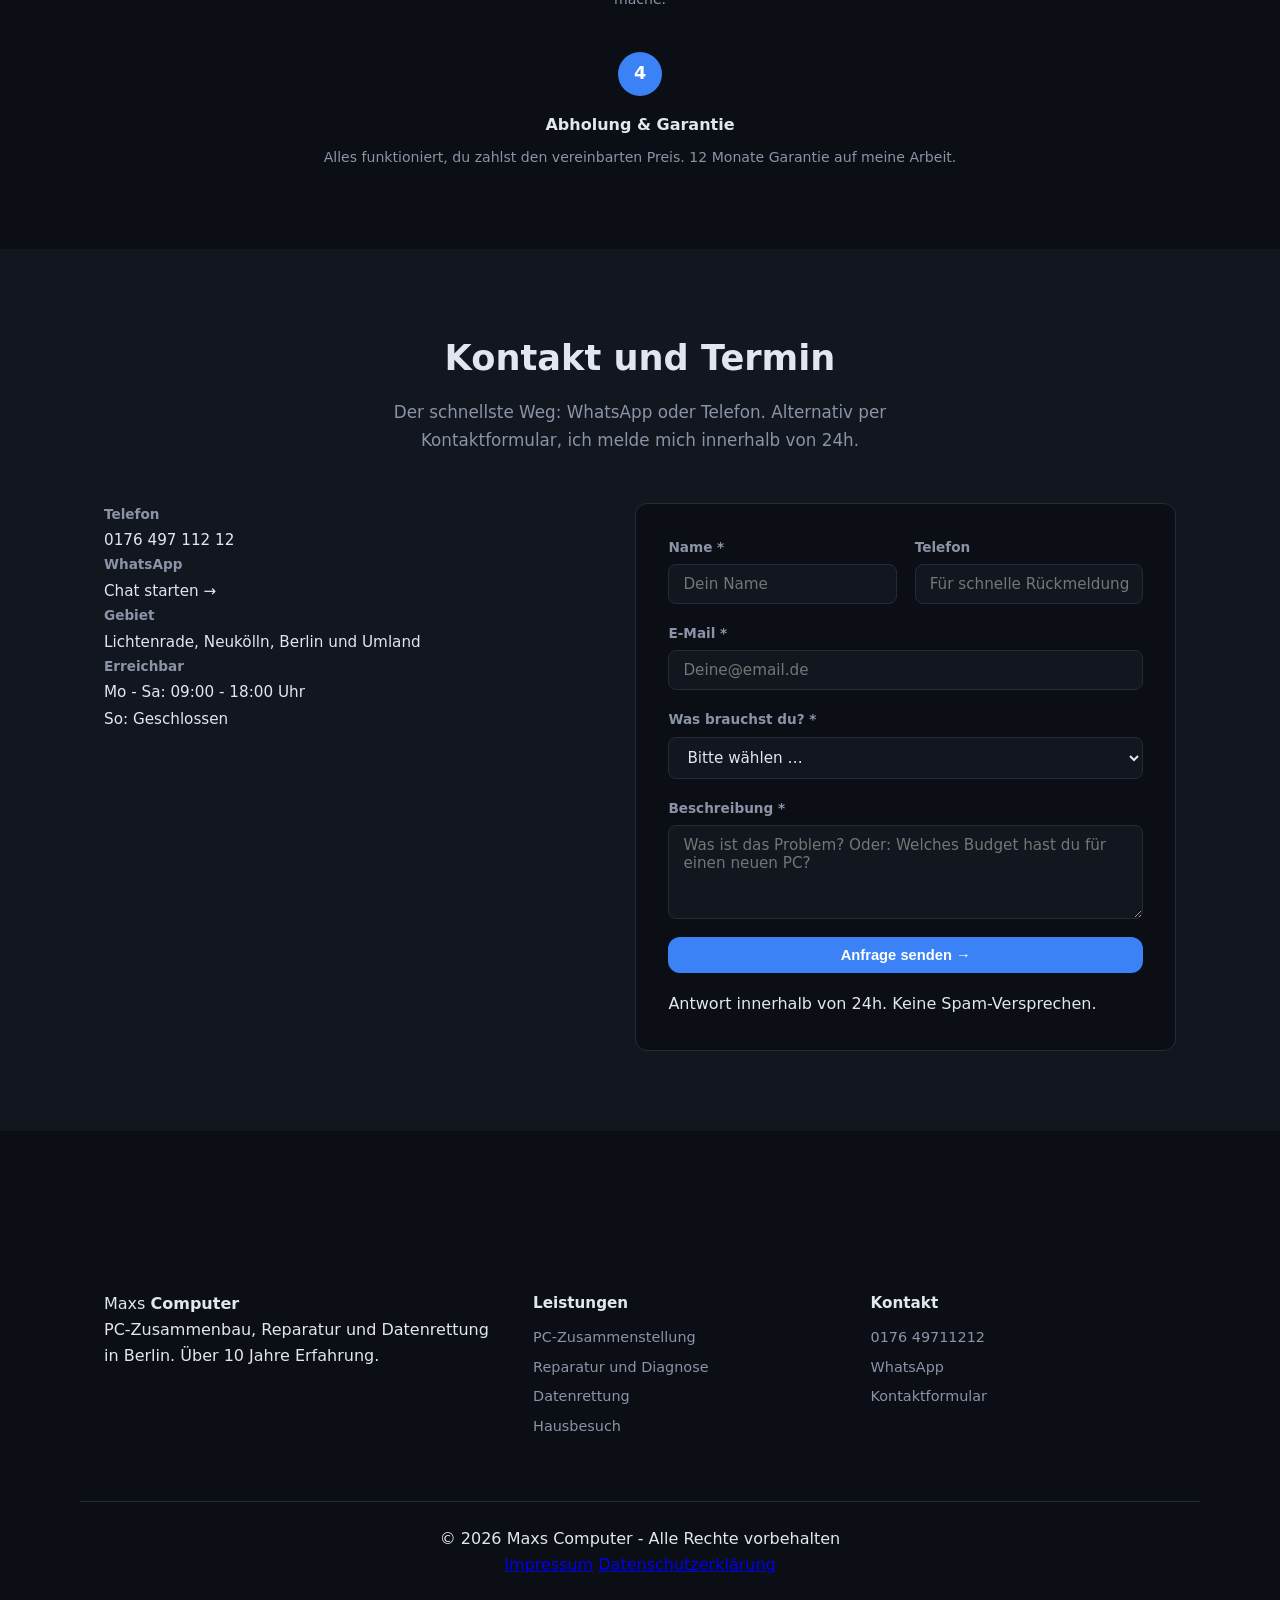
==== commit 6fea9e33: "Add files via upload" ====
--- a/index.html
+++ b/index.html
@@ -142,21 +142,21 @@
 
           <div class="price-card">
             <span class="price-tag">ab</span>
-            <span class="price-amount">29,99&nbsp;€</span>
+            <span class="price-amount">39,99&nbsp;€</span>
             <h4>Komponentenberatung</h4>
             <p>Wir besprechen deine Wünsche, deinen Budgetrahmen und den Einsatzzweck für deinen PC. Per Telefon oder E-Mail.</p>
           </div>
 
           <div class="price-card">
             <span class="price-tag">ab</span>
-            <span class="price-amount">35,99&nbsp;€</span>
+            <span class="price-amount">49,99&nbsp;€</span>
             <h4>Diagnose</h4>
             <p>Umfassende Hardware- und Software-Diagnose. Ergebnis schriftlich, mit klarem Handlungsvorschlag.</p>
           </div>
 
           <div class="price-card">
             <span class="price-tag">ab</span>
-            <span class="price-amount">35,99&nbsp;€</span>
+            <span class="price-amount">59,99&nbsp;€</span>
             <h4>System-Optimierung</h4>
             <p>Windows neu aufsetzen, Treiber/Updates, Systemoptimierung. Dein PC läuft danach in der Regel spürbar flüssiger und zügiger im Alltag.</p>
           </div>
@@ -170,14 +170,14 @@
 
           <div class="price-card price-featured">
             <span class="price-tag">ab</span>
-            <span class="price-amount">119,99&nbsp;€</span>
+            <span class="price-amount">149,99&nbsp;€</span>
             <h4>PC Zusammenbau</h4>
             <p>Ich baue Ihren Wunsch-PC aus kompatiblen Komponenten sauber und sorgfältig. Inklusive Windows, Treibern und Einrichtung. </p>
           </div>
 
           <div class="price-card price-featured">
             <span class="price-tag">ab</span>
-            <span class="price-amount">149,99&nbsp;€</span>
+            <span class="price-amount">249,99&nbsp;€</span>
             <h4>Datenrettung</h4>
             <p>Datenrettung und Datenwiederherstellung für HDD, SSD, SATA-SSD und SD-Karten.</p>
           </div>
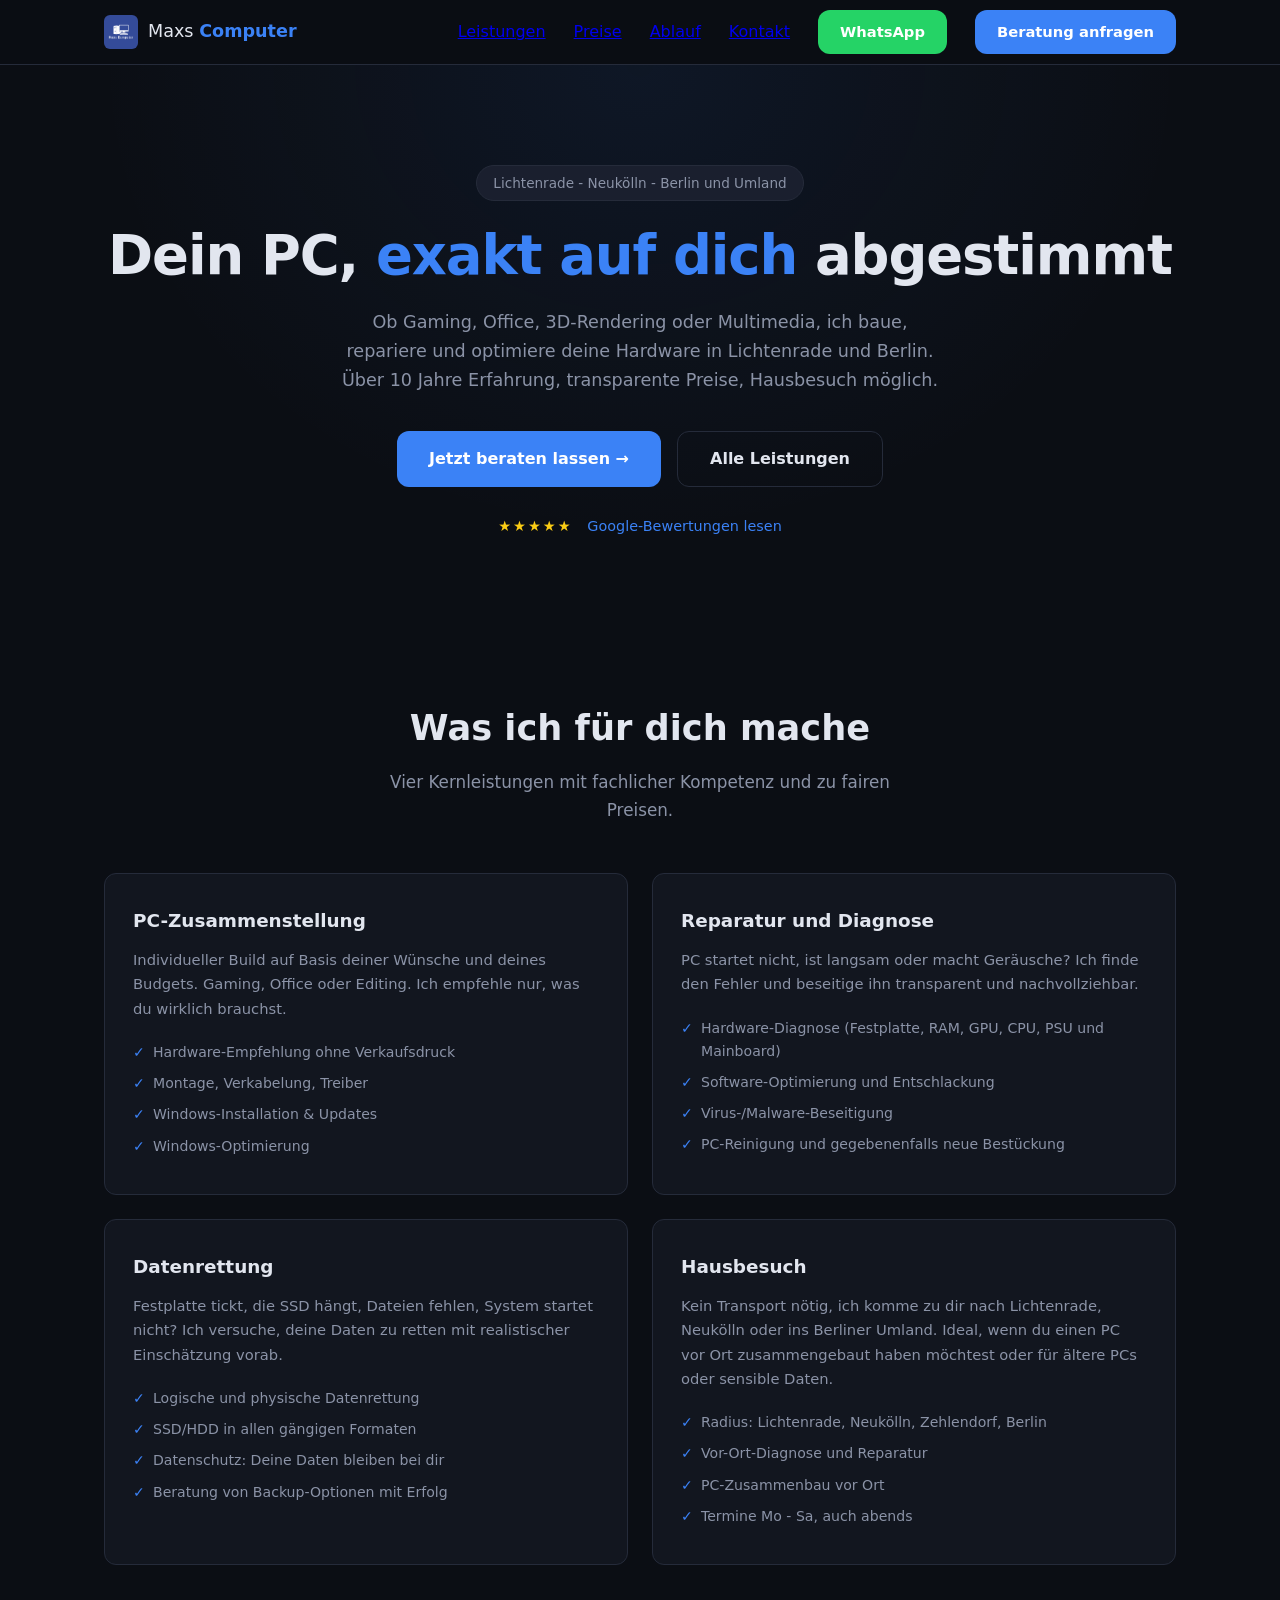
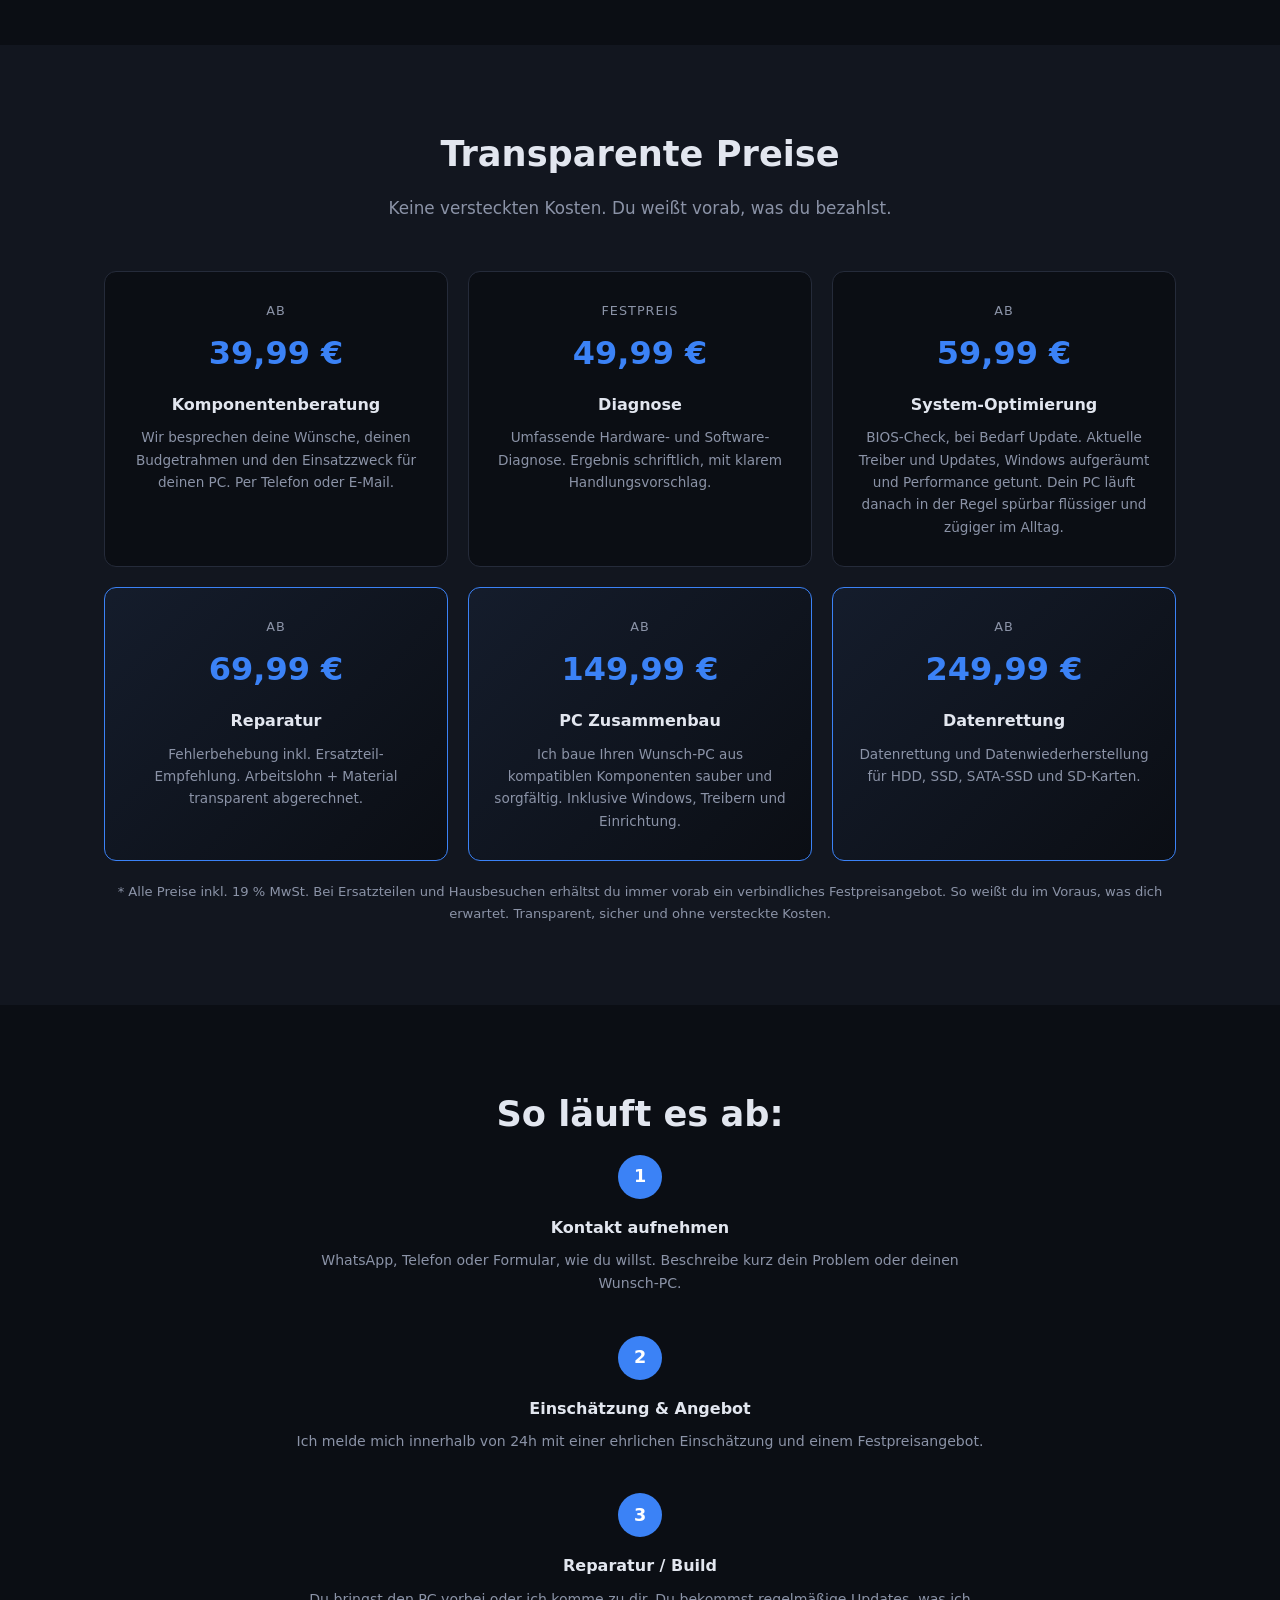
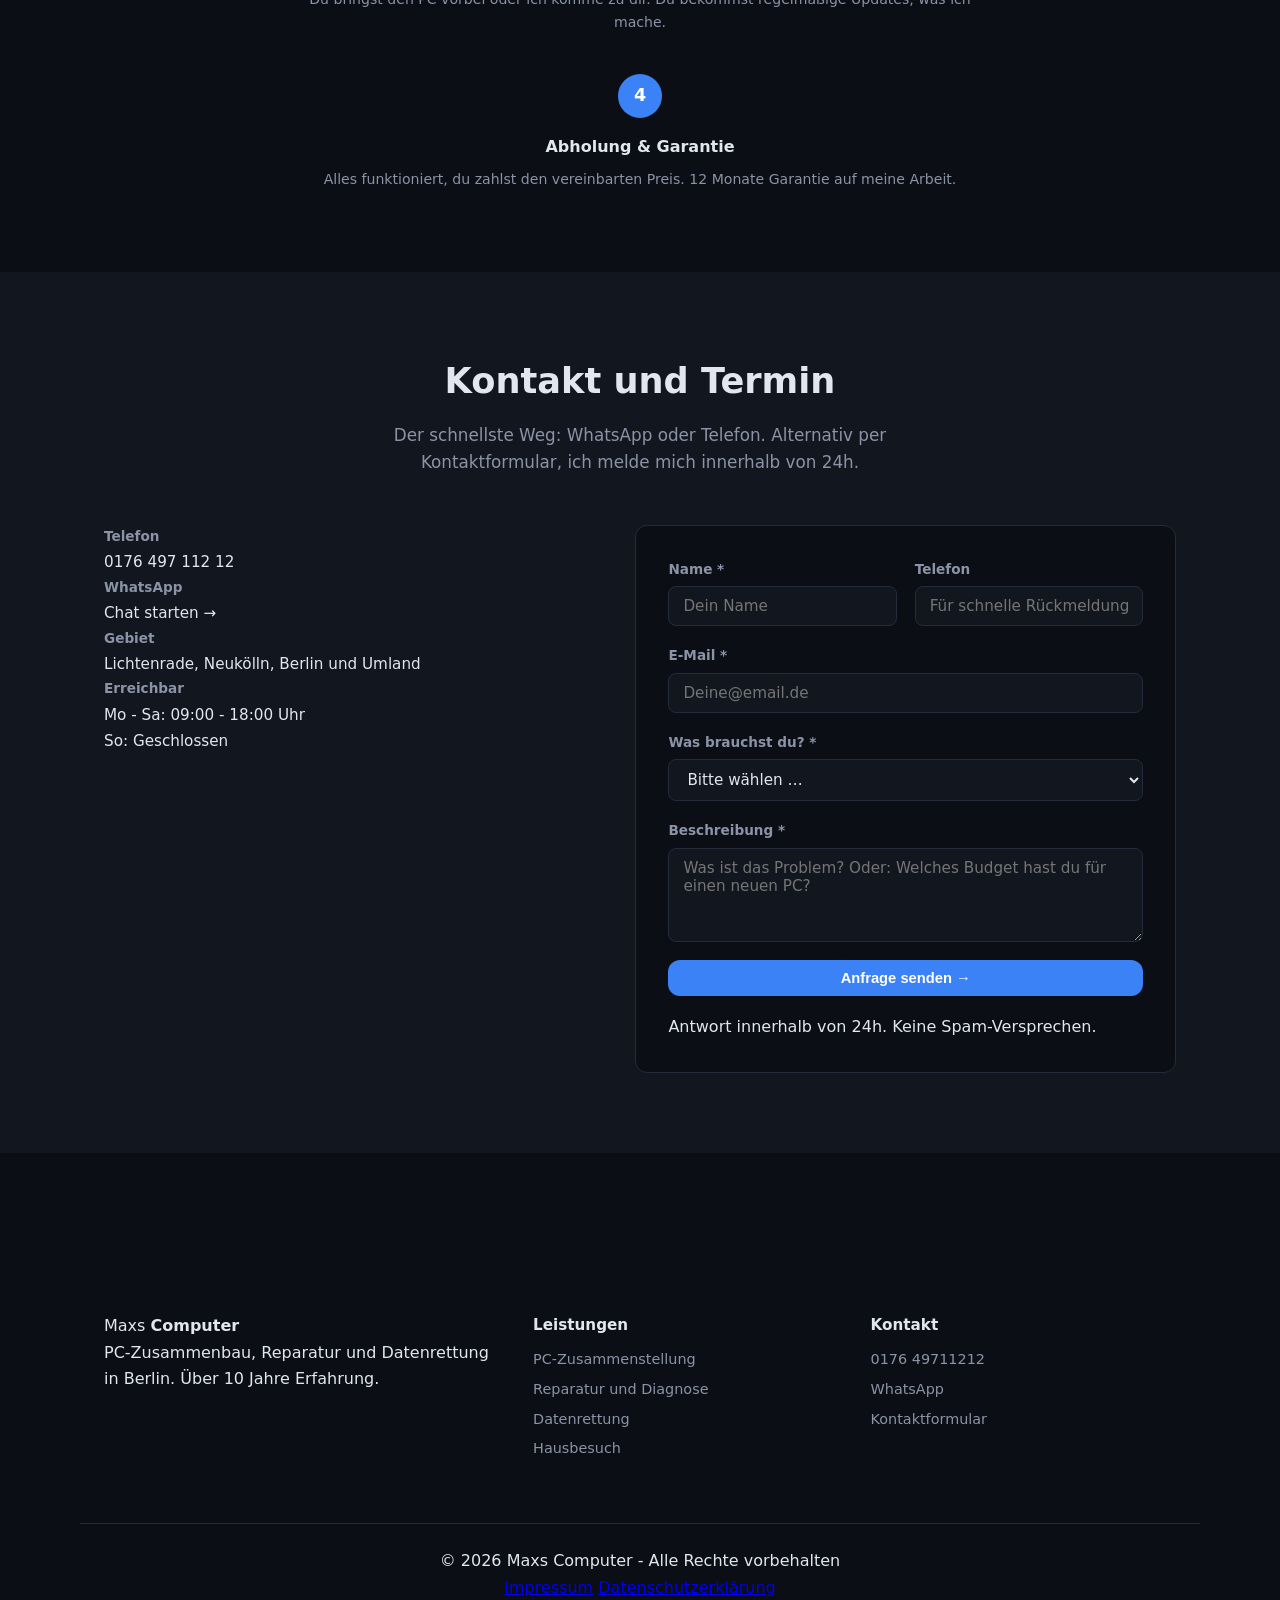
==== commit 37b3ea73: "Add files via upload" ====
--- a/index.html
+++ b/index.html
@@ -148,7 +148,7 @@
           </div>
 
           <div class="price-card">
-            <span class="price-tag">ab</span>
+            <span class="price-tag">Festpreis</span>
             <span class="price-amount">49,99&nbsp;€</span>
             <h4>Diagnose</h4>
             <p>Umfassende Hardware- und Software-Diagnose. Ergebnis schriftlich, mit klarem Handlungsvorschlag.</p>
@@ -158,7 +158,7 @@
             <span class="price-tag">ab</span>
             <span class="price-amount">59,99&nbsp;€</span>
             <h4>System-Optimierung</h4>
-            <p>Windows neu aufsetzen, Treiber/Updates, Systemoptimierung. Dein PC läuft danach in der Regel spürbar flüssiger und zügiger im Alltag.</p>
+            <p>BIOS-Check, bei Bedarf Update. Aktuelle Treiber und Updates, Windows aufgeräumt und Performance getunt. Dein PC läuft danach in der Regel spürbar flüssiger und zügiger im Alltag.</p>
           </div>
 
           <div class="price-card price-featured">
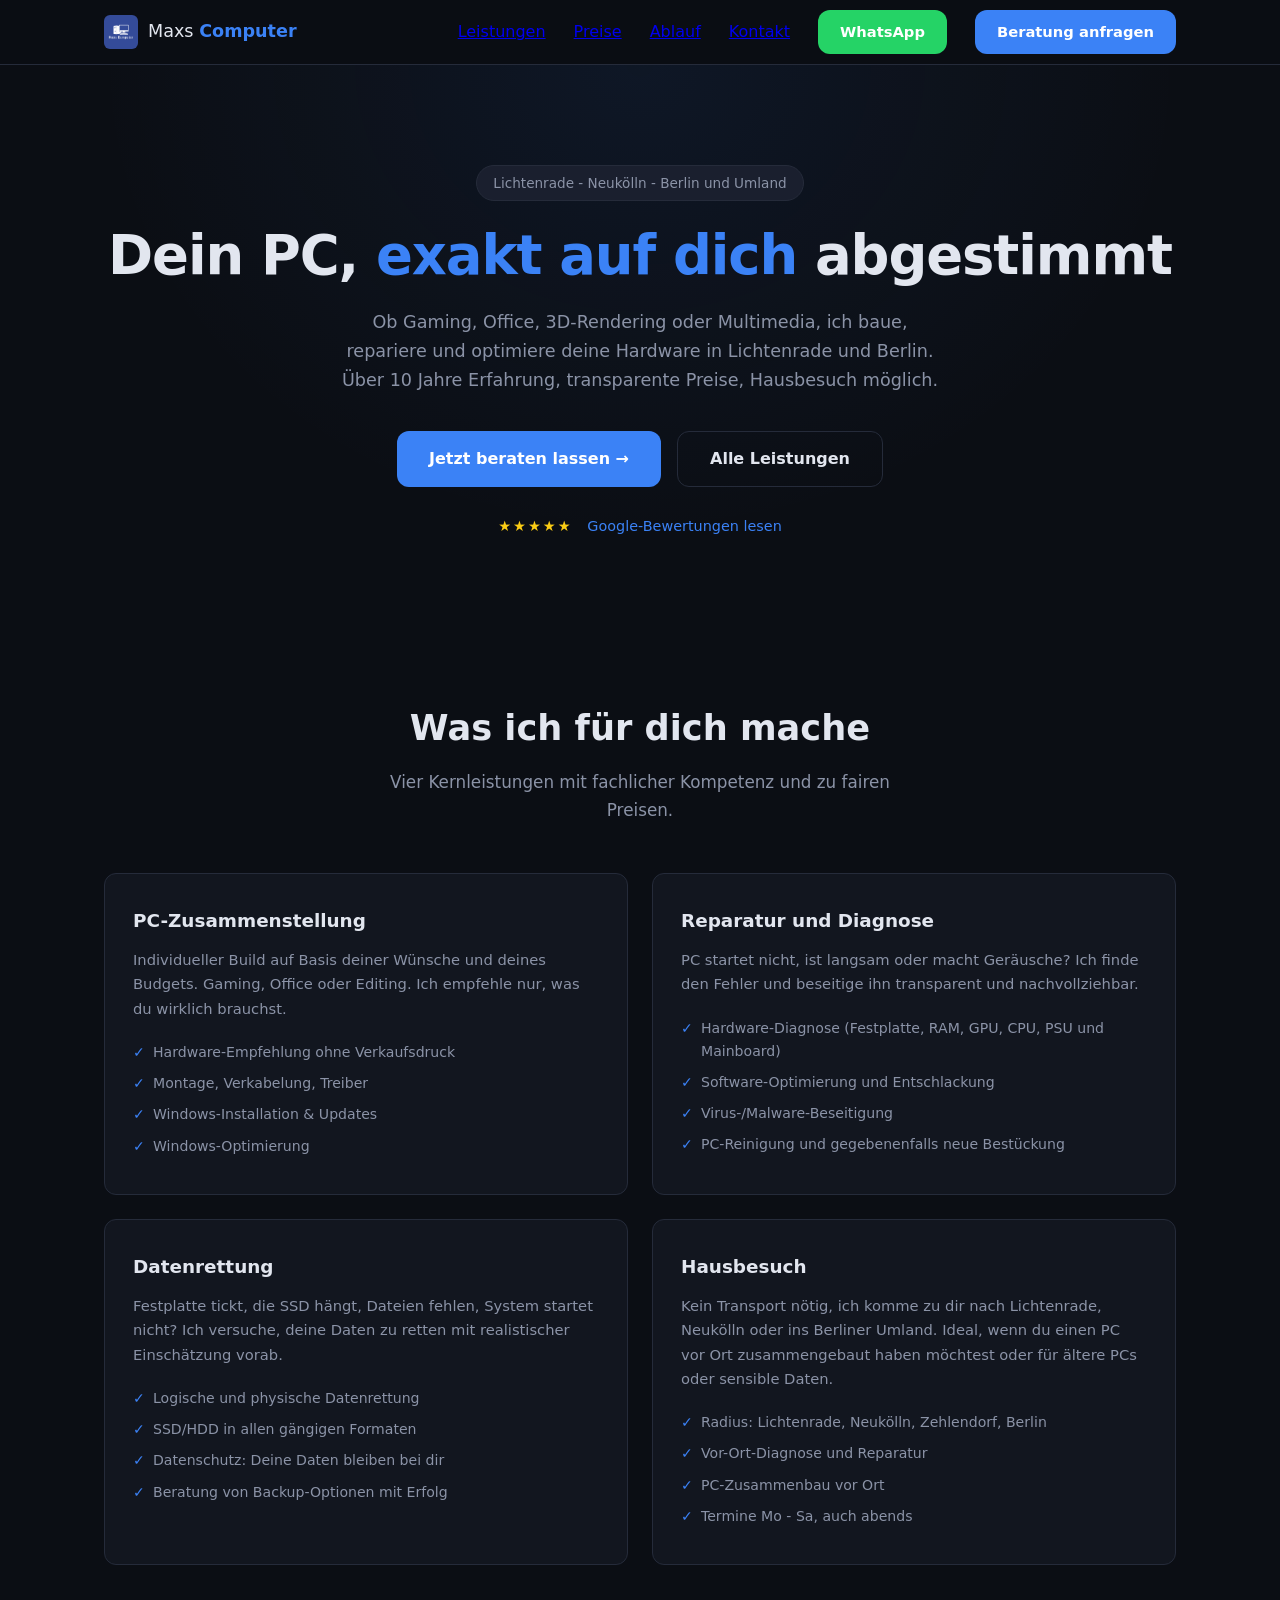
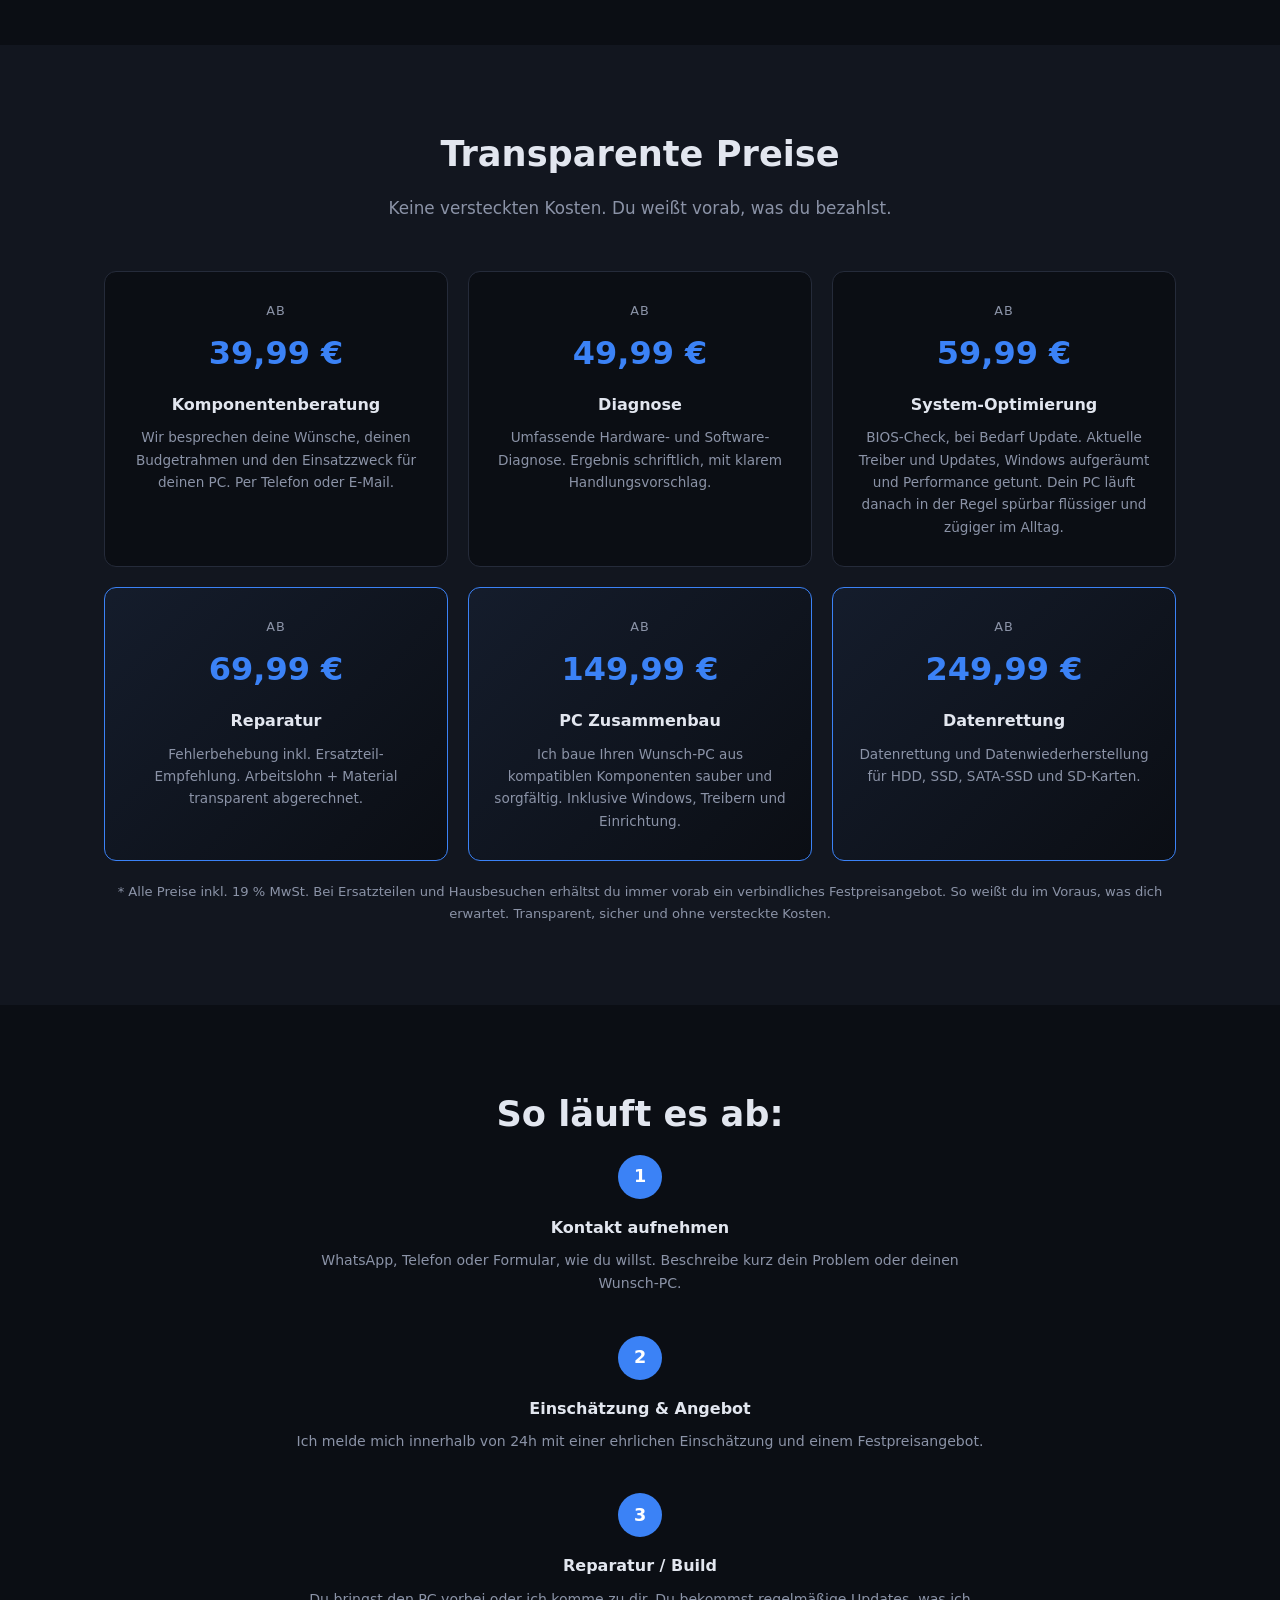
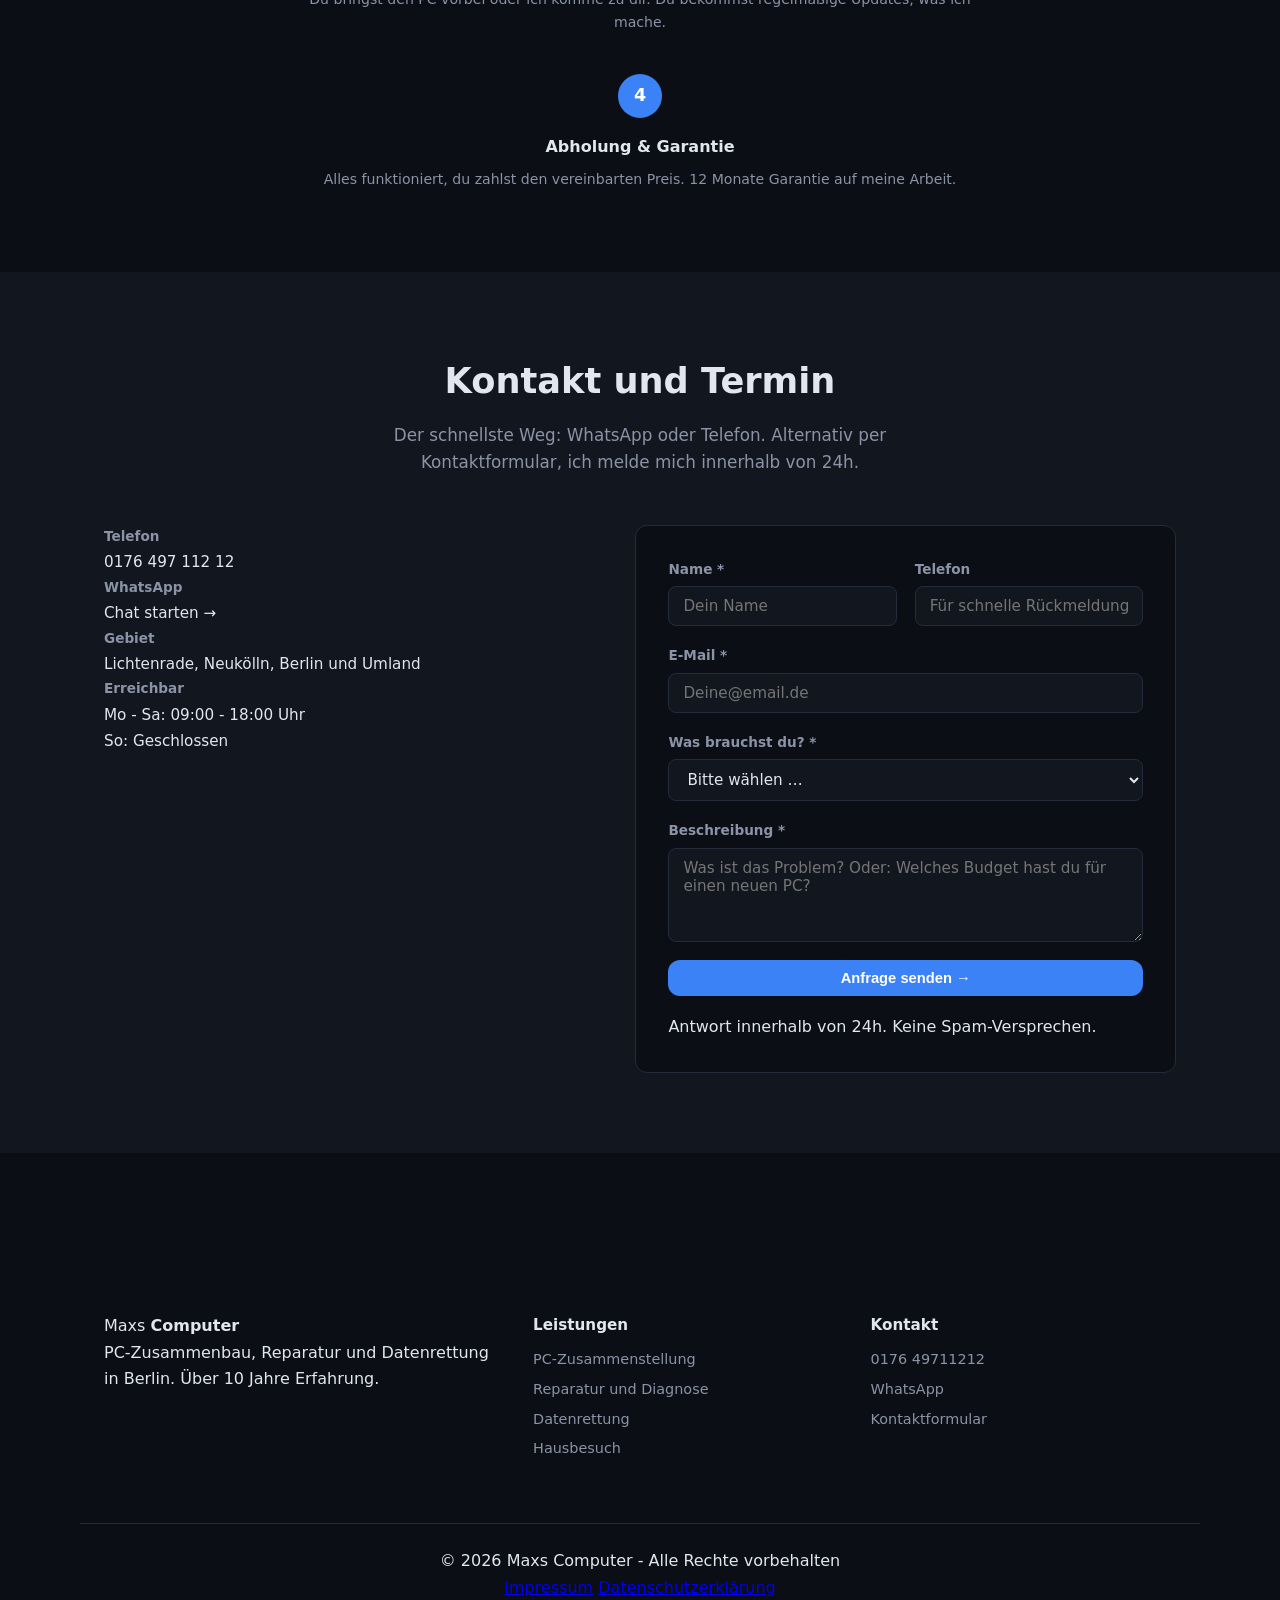
==== commit 3042ee2d: "Add files via upload" ====
--- a/index.html
+++ b/index.html
@@ -30,7 +30,7 @@
     "addressCountry": "DE"
    },
     "openingHours": "Mo-Sa 09:00-18:00",
-    "priceRange": "29,99 € - 149,99 €"
+    "priceRange": "39,99 € - 149,99 €"
    }
   </script>
 
@@ -148,7 +148,7 @@
           </div>
 
           <div class="price-card">
-            <span class="price-tag">Festpreis</span>
+            <span class="price-tag">ab</span>
             <span class="price-amount">49,99&nbsp;€</span>
             <h4>Diagnose</h4>
             <p>Umfassende Hardware- und Software-Diagnose. Ergebnis schriftlich, mit klarem Handlungsvorschlag.</p>
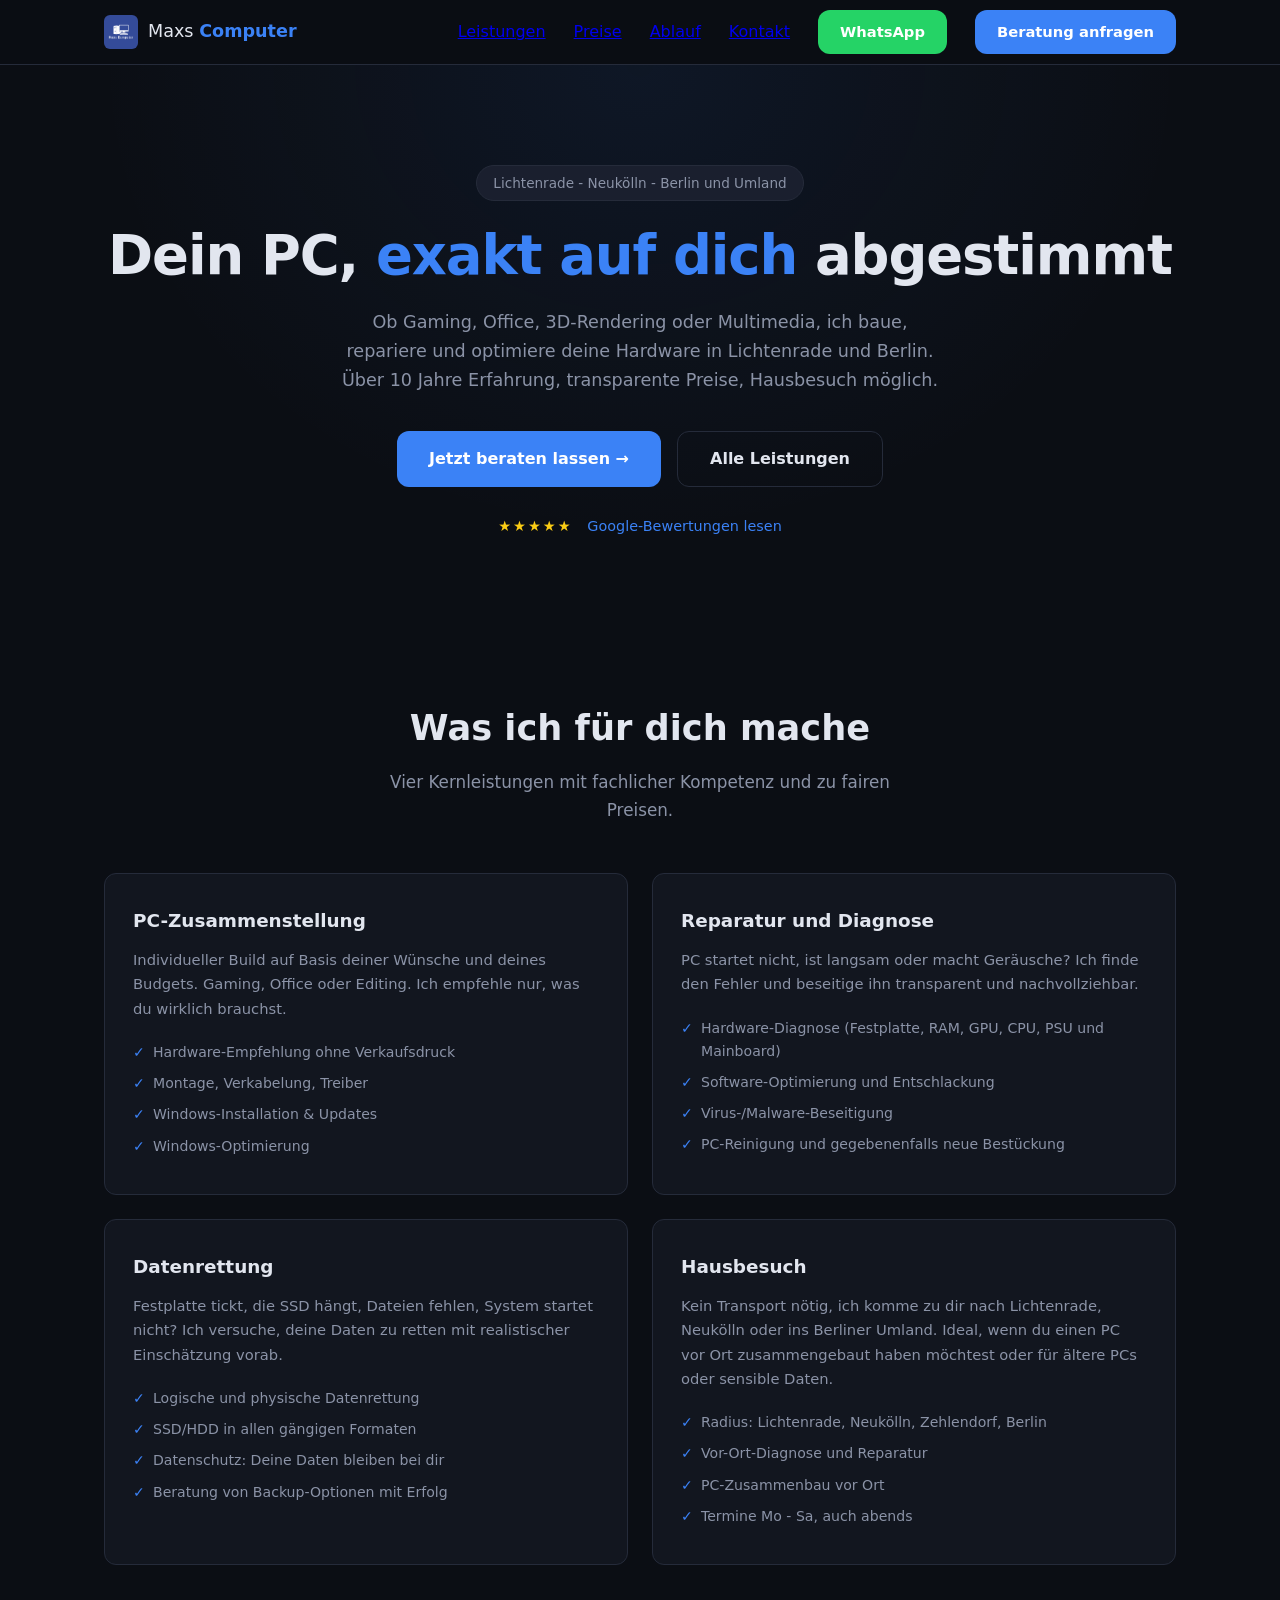
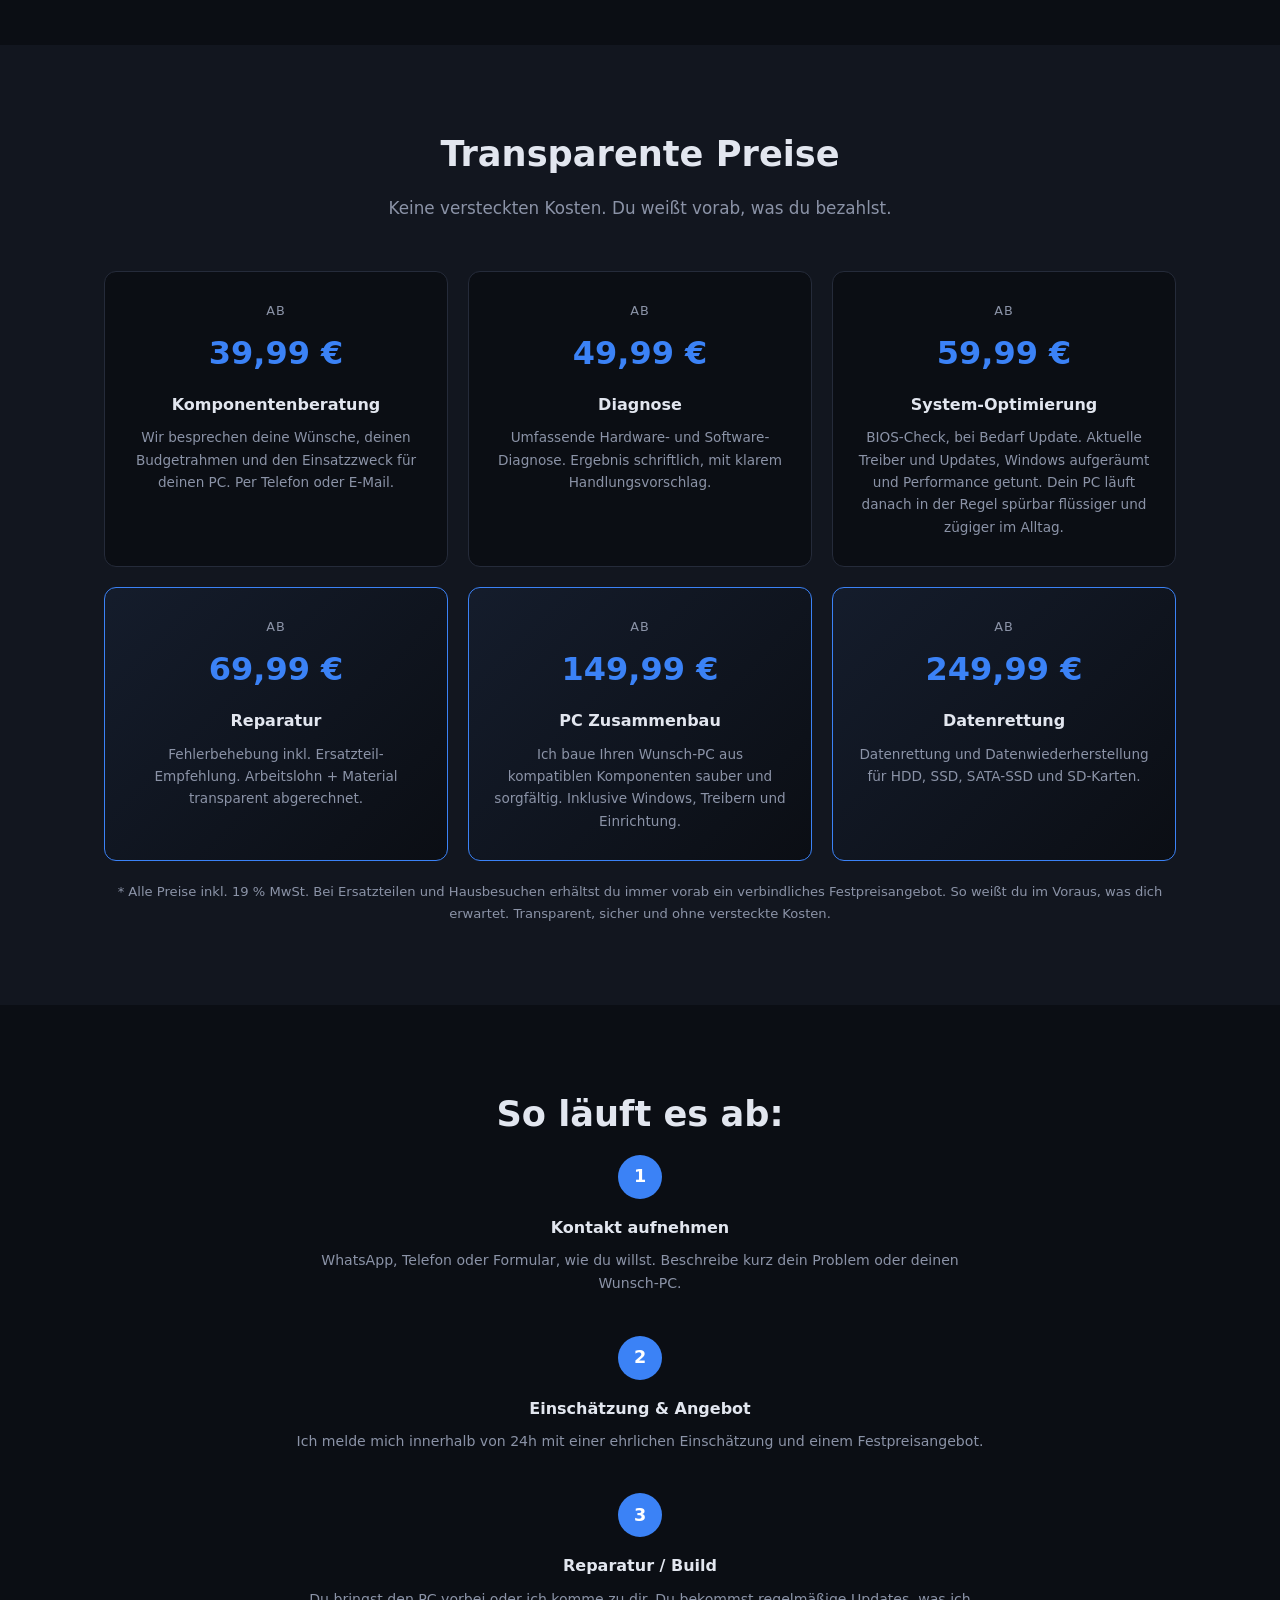
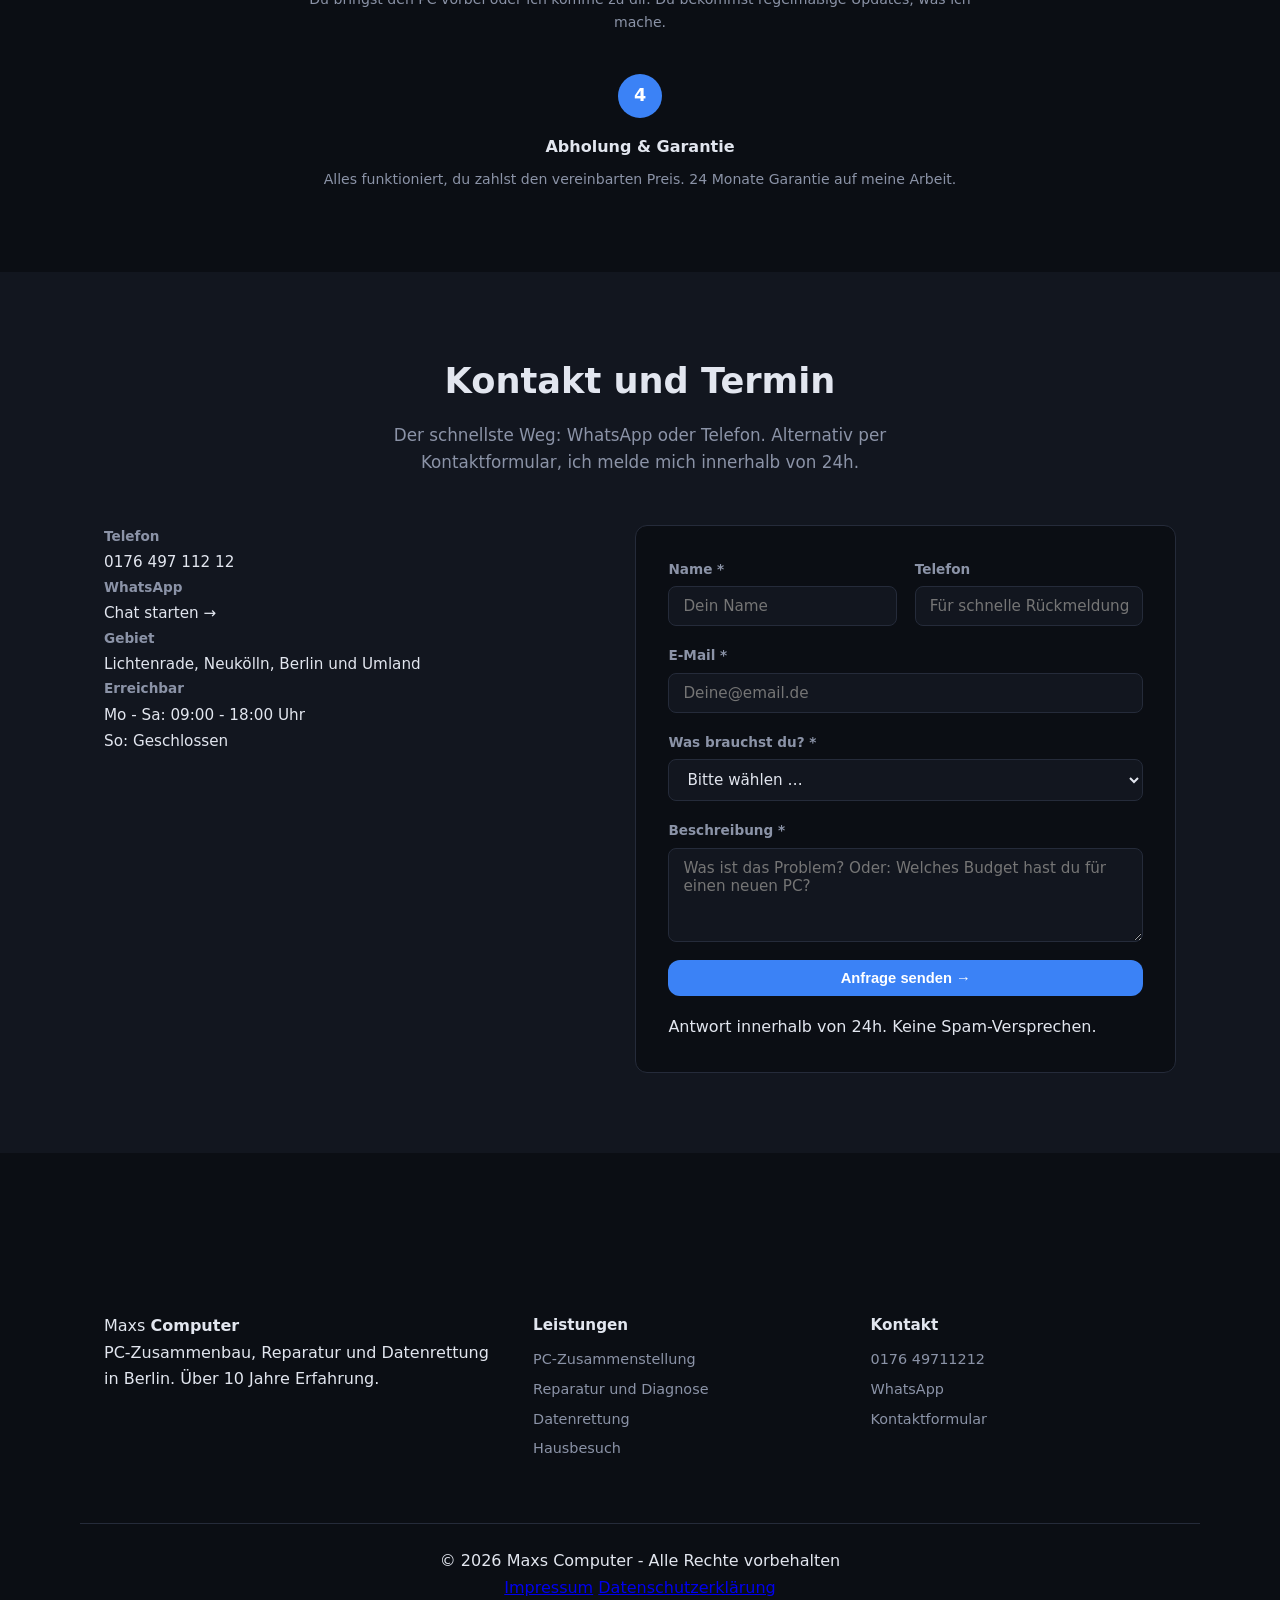
==== commit c1707000: "Add files via upload" ====
--- a/index.html
+++ b/index.html
@@ -209,7 +209,7 @@
           <div class="step">
             <span class="step-num">4</span>
             <h4>Abholung & Garantie</h4>
-            <p>Alles funktioniert, du zahlst den vereinbarten Preis. 12 Monate Garantie auf meine Arbeit.</p>
+            <p>Alles funktioniert, du zahlst den vereinbarten Preis. 24 Monate Garantie auf meine Arbeit.</p>
           </div>
         </div>
       </div>
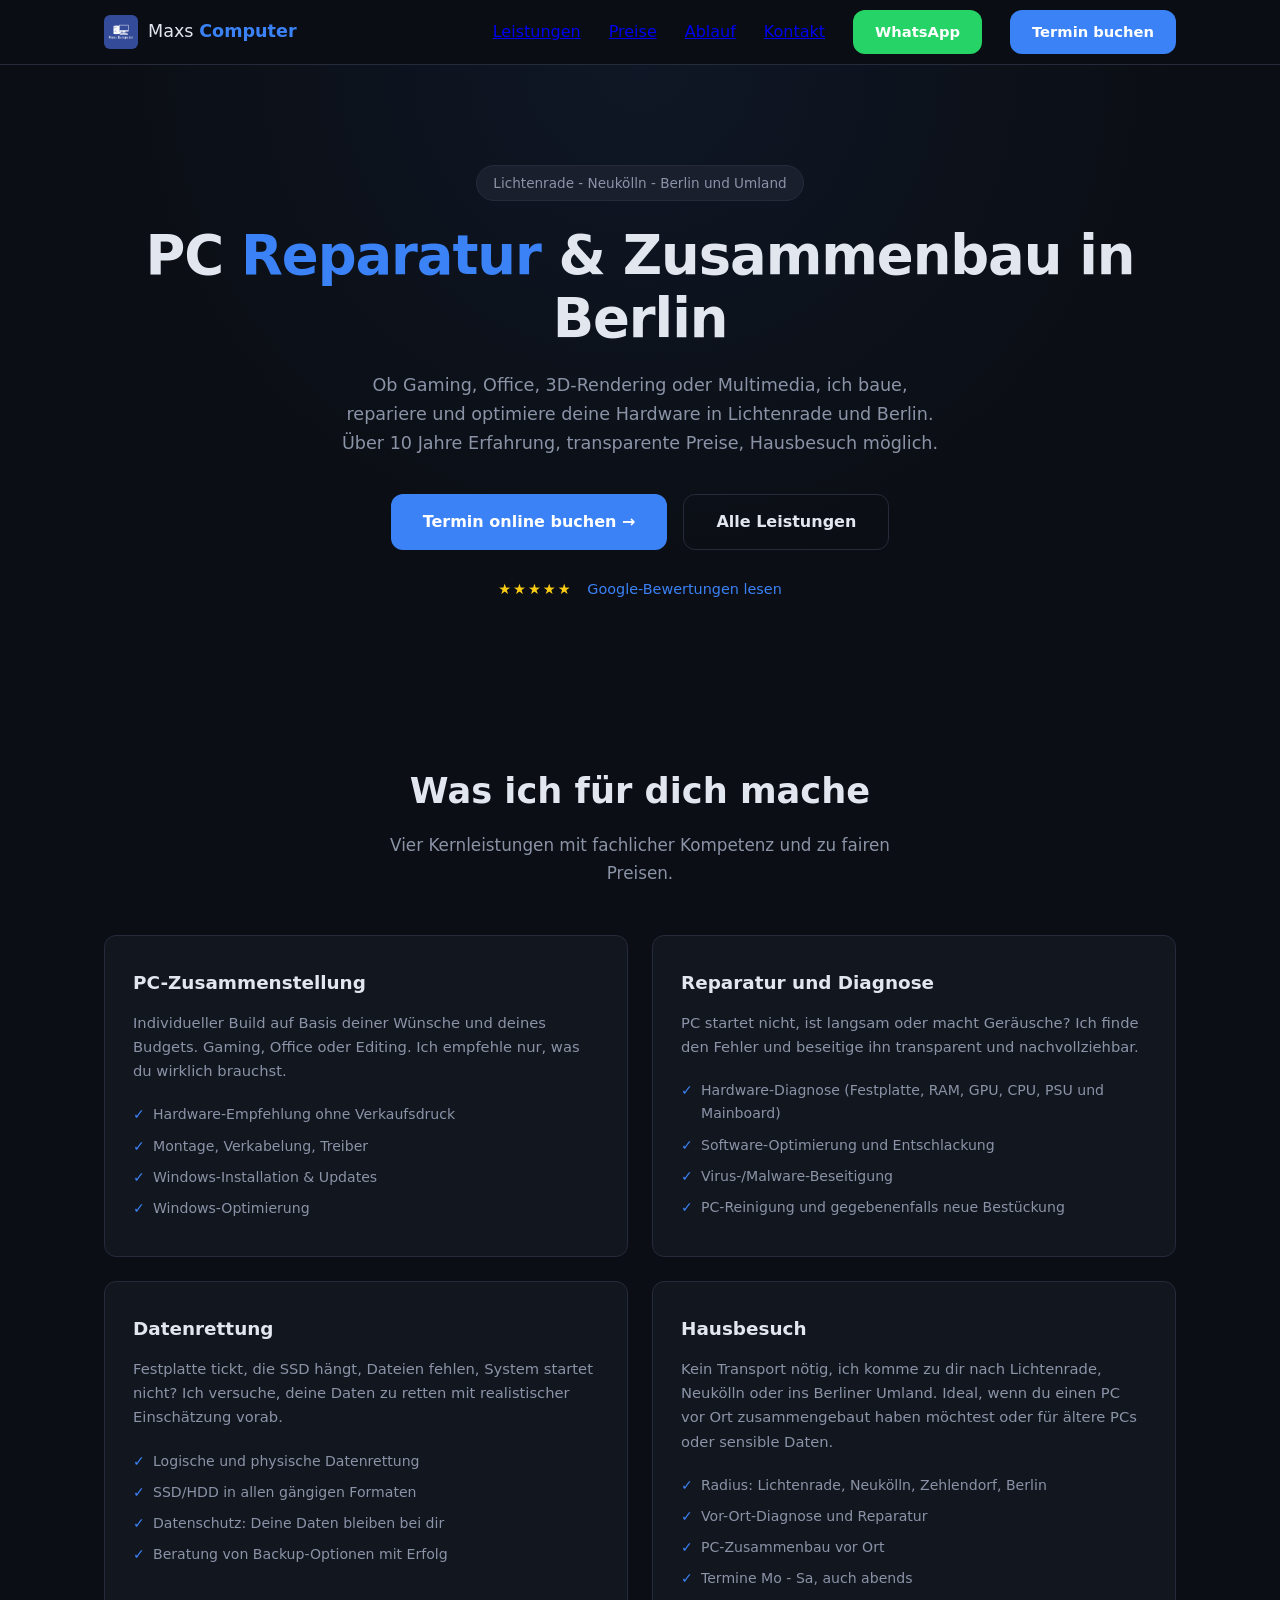
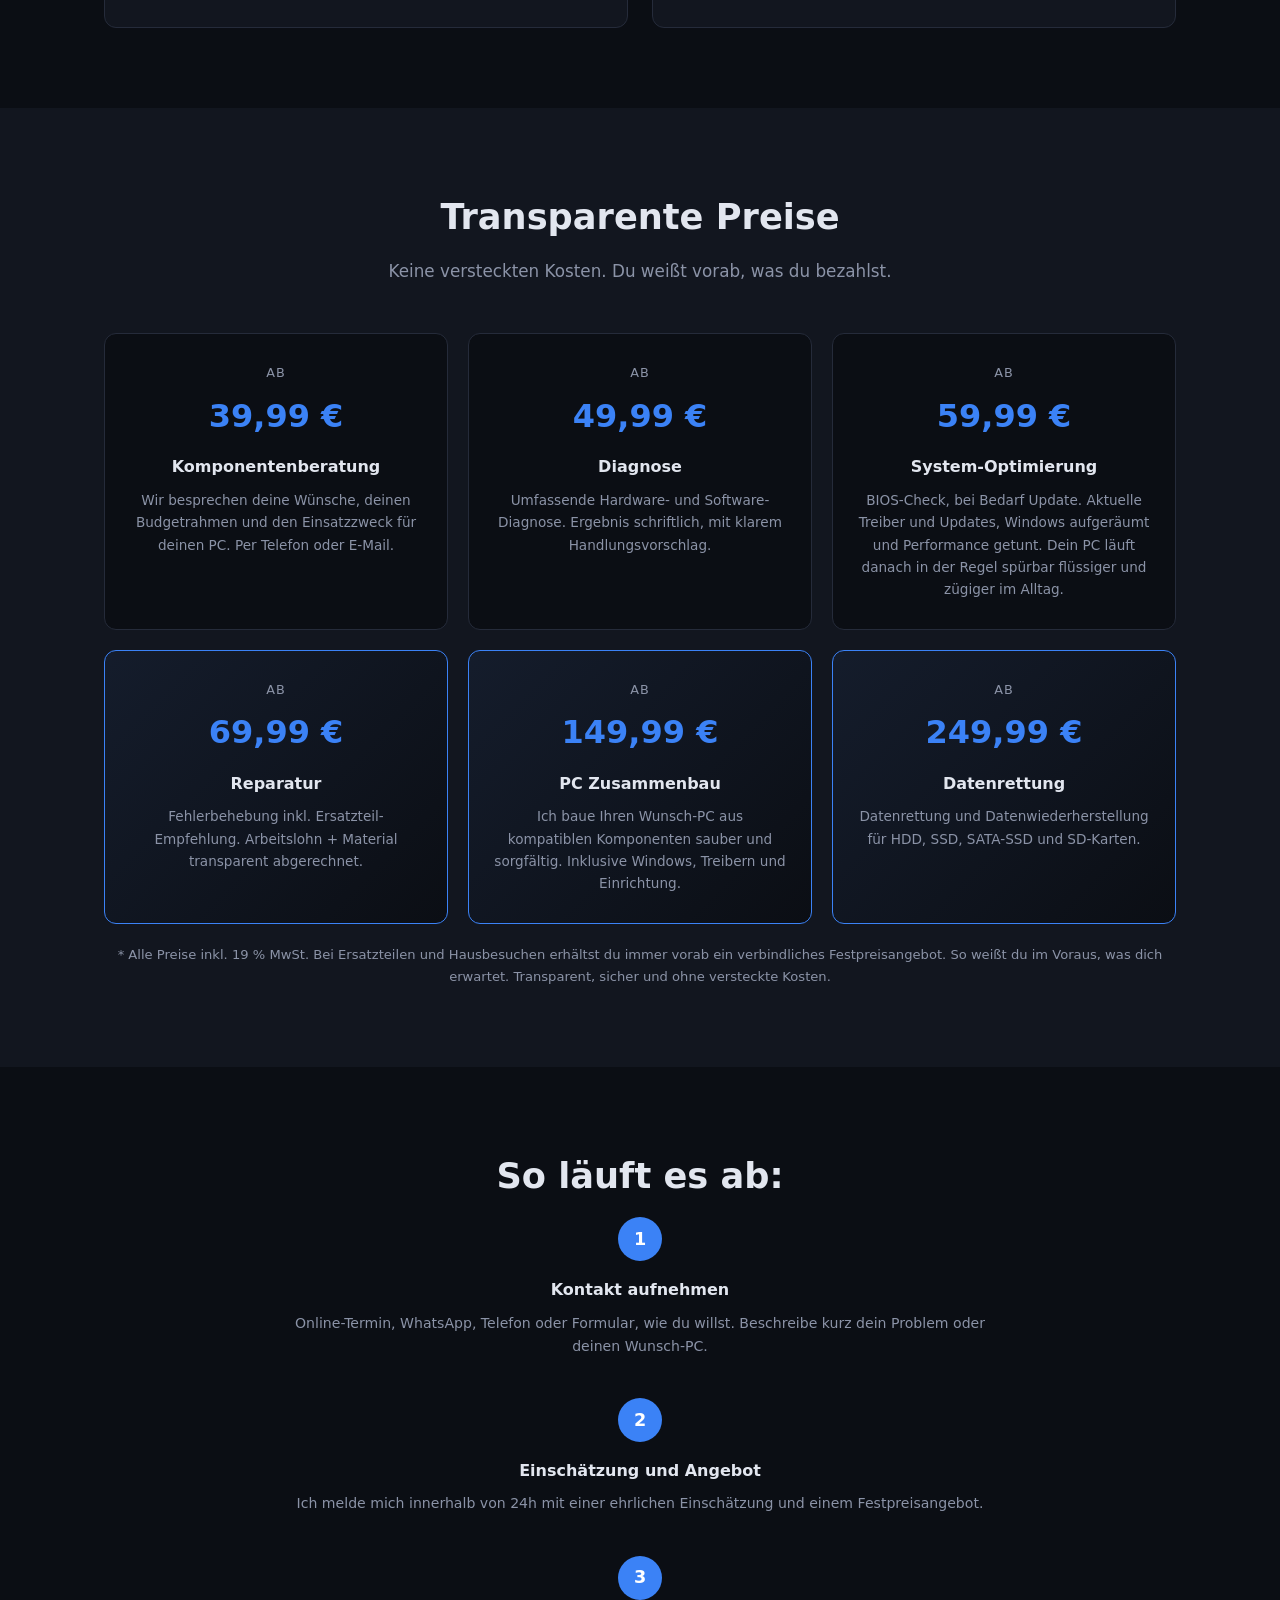
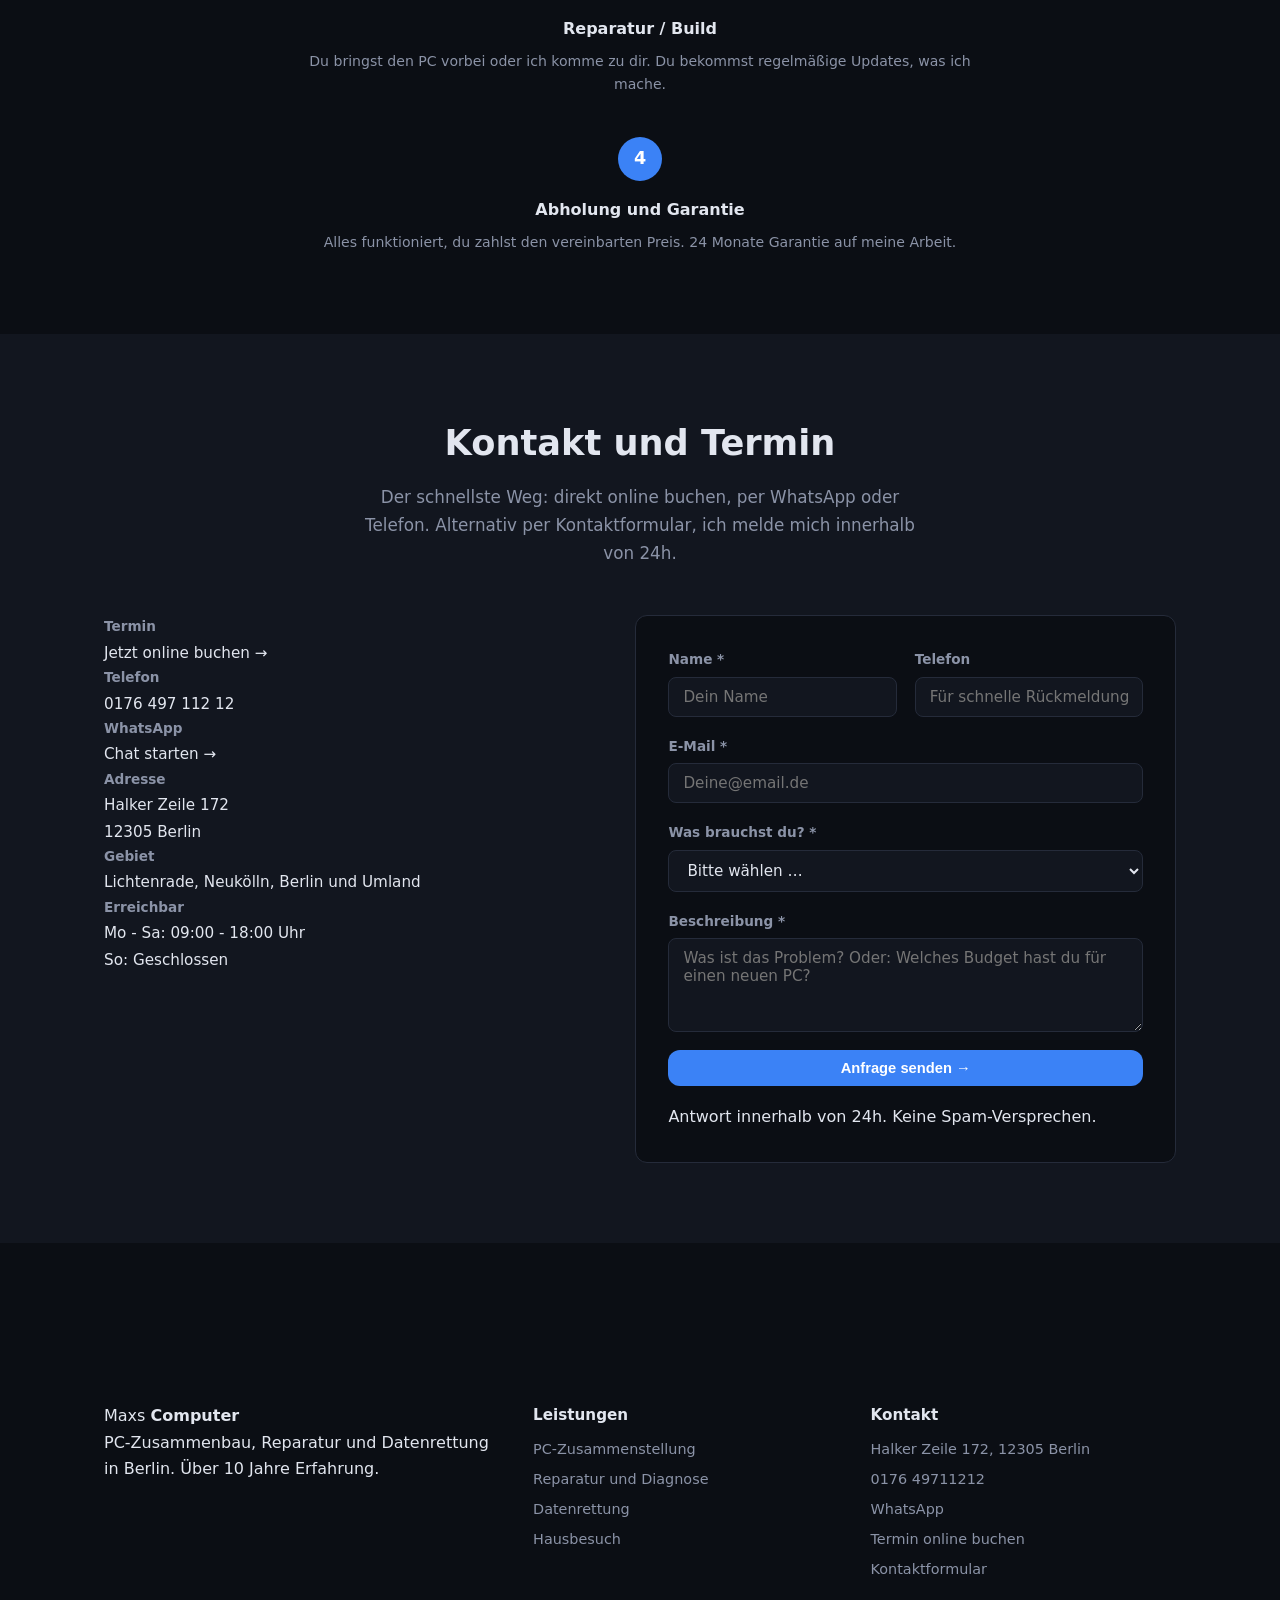
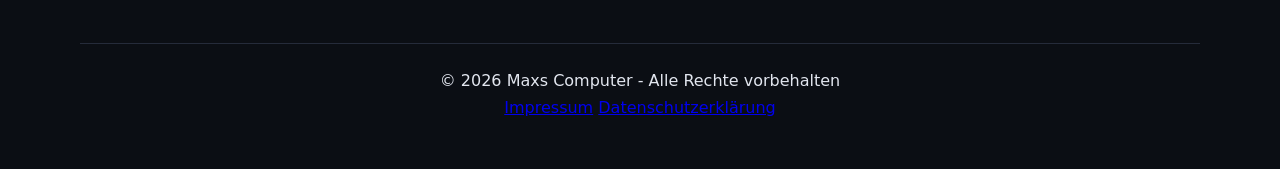
==== commit 8c050d9b: "Add files via upload" ====
--- a/index.html
+++ b/index.html
@@ -3,8 +3,10 @@
 <head>
   <meta charset="UTF-8">
   <meta name="viewport" content="width=device-width, initial-scale=1.0">
-  <title>PC Zusammenbau und Reparatur in Lichtenrade, Berlin | Maxs Computer</title>
-  <meta name="description" content="Individuelle PC-Zusammenstellung, Reparatur, Datenrettung und Hausbesuche in Lichtenrade, Neukölln und Berlin. Über 10 Jahre Erfahrung. Transparente Preise ab 29,99 €. Jetzt Termin anfragen.">
+  <title>PC Reparatur in Berlin & Lichtenrade | Maxs Computer – Zusammenbau & Datenrettung</title>
+  <meta name="description" content="Individuelle PC-Zusammenstellung, Reparatur, Datenrettung und Hausbesuche in Lichtenrade, Neukölln und Berlin. Über 10 Jahre Erfahrung. Transparente Preise ab 39,99 €. Jetzt Termin online buchen.">
+  <meta property="og:title" content="PC Reparatur in Berlin & Lichtenrade | Maxs Computer">
+  <meta property="og:description" content="PC-Zusammenbau, Reparatur, Datenrettung und Hausbesuche in Berlin. Transparente Preise ab 39,99 €. Jetzt Termin online buchen.">
   <link rel="icon" type="image/svg+xml" href="/logo.svg">
   <link rel="icon" type="image/png" sizes="32x32" href="/favicon-32x32.png">
   <link rel="icon" type="image/png" sizes="16x16" href="/favicon-16x16.png">
@@ -17,21 +19,87 @@
     "@context": "https://schema.org",
     "@type": "LocalBusiness",
     "name": "Maxs Computer",
-    "description": "Individuelle PC-Zusammenstellung, Reparatur, Datenrettung und Hausbesuche in Lichtenrade, Neukölln und Berlin.",
+    "description": "PC-Reparatur, Diagnose, Zusammenbau und Datenrettung in Berlin (Lichtenrade, Neukölln und Umland). Über 10 Jahre Erfahrung, transparente Festpreise, 24 Monate Garantie auf die Arbeit.",
     "url": "https://maxscomputer.de",
     "telephone": "+4917649711212",
     "areaServed": ["Lichtenrade", "Neukölln", "Berlin", "Brandenburg"],
     "address": {
-    "@type": "PostalAddress",
-    "streetAddress": "Halker Zeile 172",
-    "addressLocality": "Berlin",
-    "addressRegion": "Berlin",
-    "postalCode": "12305",
-    "addressCountry": "DE"
-   },
-    "openingHours": "Mo-Sa 09:00-18:00",
-    "priceRange": "39,99 € - 149,99 €"
-   }
+      "@type": "PostalAddress",
+      "streetAddress": "Halker Zeile 172",
+      "addressLocality": "Berlin",
+      "addressRegion": "Berlin",
+      "postalCode": "12305",
+      "addressCountry": "DE"
+    },
+    "openingHoursSpecification": [
+      {
+        "@type": "OpeningHoursSpecification",
+        "dayOfWeek": ["Monday", "Tuesday", "Wednesday", "Thursday", "Friday", "Saturday"],
+        "opens": "09:00",
+        "closes": "18:00"
+      }
+    ],
+    "priceRange": "39,99 € – 249,99 €",
+    "sameAs": [
+      "https://g.page/r/Cbt3UmE1-l8lEBM/review"
+    ],
+    "hasOfferCatalog": {
+      "@type": "OfferCatalog",
+      "name": "Leistungen",
+      "itemListElement": [
+        {
+          "@type": "Offer",
+          "name": "Komponentenberatung",
+          "description": "Beratung zu deinem Wunsch-PC, per Telefon oder E-Mail.",
+          "price": "39,99",
+          "priceCurrency": "EUR"
+        },
+        {
+          "@type": "Offer",
+          "name": "Diagnose",
+          "description": "Umfassende Hardware- und Software-Diagnose mit schriftlichem Ergebnis und klarem Handlungsvorschlag.",
+          "price": "49,99",
+          "priceCurrency": "EUR"
+        },
+        {
+          "@type": "Offer",
+          "name": "System-Optimierung",
+          "description": "BIOS-Check, Treiber, Updates, Windows-Optimierung und Entschlackung.",
+          "price": "59,99",
+          "priceCurrency": "EUR"
+        },
+        {
+          "@type": "Offer",
+          "name": "Reparatur",
+          "description": "Fehlerbehebung inkl. Ersatzteil-Empfehlung, Arbeitslohn und Material transparent abgerechnet.",
+          "price": "69,99",
+          "priceCurrency": "EUR"
+        },
+        {
+          "@type": "Offer",
+          "name": "PC-Zusammenbau",
+          "description": "Wunsch-PC aus kompatiblen Komponenten, inkl. Windows, Treibern und Einrichtung.",
+          "price": "149,99",
+          "priceCurrency": "EUR"
+        },
+        {
+          "@type": "Offer",
+          "name": "Datenrettung",
+          "description": "Datenrettung und Datenwiederherstellung für HDD, SSD, SATA-SSD und SD-Karten.",
+          "price": "249,99",
+          "priceCurrency": "EUR"
+        }
+      ]
+    },
+    "potentialAction": {
+      "@type": "BookAction",
+      "target": {
+        "@type": "EntryPoint",
+        "urlTemplate": "https://cal.com/maxscomputer",
+        "actionPlatform": ["https://schema.org/DesktopWebPlatform", "https://schema.org/MobileWebPlatform"]
+      }
+    }
+  }
   </script>
 
   <link rel="stylesheet" href="style.css">
@@ -51,7 +119,7 @@
         <a href="#kontakt">Kontakt</a>
         <a href="https://wa.me/4917649711212?text=Hallo%20Max%2C%20ich%20brauche%20Hilfe%20mit%20meinem%20PC."
            target="_blank" rel="noopener" class="btn btn-whatsapp">WhatsApp</a>
-        <a href="#kontakt" class="btn btn-primary">Beratung anfragen</a>
+        <a href="https://cal.com/maxscomputer" target="_blank" rel="noopener" class="btn btn-primary">Termin buchen</a>
       </nav>
       <button class="hamburger" id="hamburger" aria-label="Menü">
         <span></span><span></span><span></span>
@@ -63,14 +131,14 @@
     <section class="hero">
       <div class="container">
         <span class="badge">Lichtenrade - Neukölln - Berlin und Umland</span>
-        <h1>Dein PC, <span class="highlight">exakt auf dich</span> abgestimmt</h1>
+        <h1>PC <span class="highlight">Reparatur</span> &amp; Zusammenbau in Berlin</h1>
         <p class="hero-sub">
           Ob Gaming, Office, 3D-Rendering oder Multimedia,
           ich baue, repariere und optimiere deine Hardware in Lichtenrade und Berlin.
           Über 10 Jahre Erfahrung, transparente Preise, Hausbesuch möglich.
         </p>
         <div class="hero-actions">
-          <a href="#kontakt" class="btn btn-primary btn-lg">Jetzt beraten lassen →</a>
+          <a href="https://cal.com/maxscomputer" target="_blank" rel="noopener" class="btn btn-primary btn-lg">Termin online buchen →</a>
           <a href="#services" class="btn btn-ghost btn-lg">Alle Leistungen</a>
         </div>
         <p class="hero-reviews">
@@ -194,11 +262,11 @@
           <div class="step">
             <span class="step-num">1</span>
             <h4>Kontakt aufnehmen</h4>
-            <p>WhatsApp, Telefon oder Formular, wie du willst. Beschreibe kurz dein Problem oder deinen Wunsch-PC.</p>
+            <p>Online-Termin, WhatsApp, Telefon oder Formular, wie du willst. Beschreibe kurz dein Problem oder deinen Wunsch-PC.</p>
           </div>
           <div class="step">
             <span class="step-num">2</span>
-            <h4>Einschätzung & Angebot</h4>
+            <h4>Einschätzung und Angebot</h4>
             <p>Ich melde mich innerhalb von 24h mit einer ehrlichen Einschätzung und einem Festpreisangebot.</p>
           </div>
           <div class="step">
@@ -208,7 +276,7 @@
           </div>
           <div class="step">
             <span class="step-num">4</span>
-            <h4>Abholung & Garantie</h4>
+            <h4>Abholung und Garantie</h4>
             <p>Alles funktioniert, du zahlst den vereinbarten Preis. 24 Monate Garantie auf meine Arbeit.</p>
           </div>
         </div>
@@ -218,12 +286,18 @@
     <section id="kontakt" class="section section-alt">
       <div class="container">
         <h2 class="section-title">Kontakt und Termin</h2>
-        <p class="section-sub">Der schnellste Weg: WhatsApp oder Telefon. Alternativ per Kontaktformular, ich melde mich innerhalb von 24h.</p>
+        <p class="section-sub">Der schnellste Weg: direkt online buchen, per WhatsApp oder Telefon. Alternativ per Kontaktformular, ich melde mich innerhalb von 24h.</p>
 
         <div class="contact-grid">
           <div class="contact-info">
             <div class="contact-item">
               <div>
+                <strong>Termin</strong>
+                <a href="https://cal.com/maxscomputer" target="_blank" rel="noopener">Jetzt online buchen →</a>
+              </div>
+            </div>
+            <div class="contact-item">
+              <div>
                 <strong>Telefon</strong>
                 <a href="tel:+4917649711212">0176 497 112 12</a>
               </div>
@@ -232,6 +306,12 @@
               <div>
                 <strong>WhatsApp</strong>
                 <a href="https://wa.me/4917649711212?text=Hallo%20Max%2C%20ich%20brauche%20Hilfe%20mit%20meinem%20PC." target="_blank" rel="noopener">Chat starten →</a>
+              </div>
+            </div>
+            <div class="contact-item">
+              <div>
+                <strong>Adresse</strong>
+                <span>Halker Zeile 172<br>12305 Berlin</span>
               </div>
             </div>
             <div class="contact-item">
@@ -305,8 +385,10 @@
 
       <div>
         <p class="footer-heading">Kontakt</p>
+        <span class="footer-link">Halker Zeile 172, 12305 Berlin</span>
         <a href="tel:+4917649711212" class="footer-link">0176 49711212</a>
         <a href="https://wa.me/4917649711212" target="_blank" rel="noopener" class="footer-link">WhatsApp</a>
+        <a href="https://cal.com/maxscomputer" target="_blank" rel="noopener" class="footer-link">Termin online buchen</a>
         <a href="#kontakt" class="footer-link">Kontaktformular</a>
       </div>
     </div>
@@ -335,4 +417,4 @@
     });
   </script>
 </body>
-</html>
+</html>
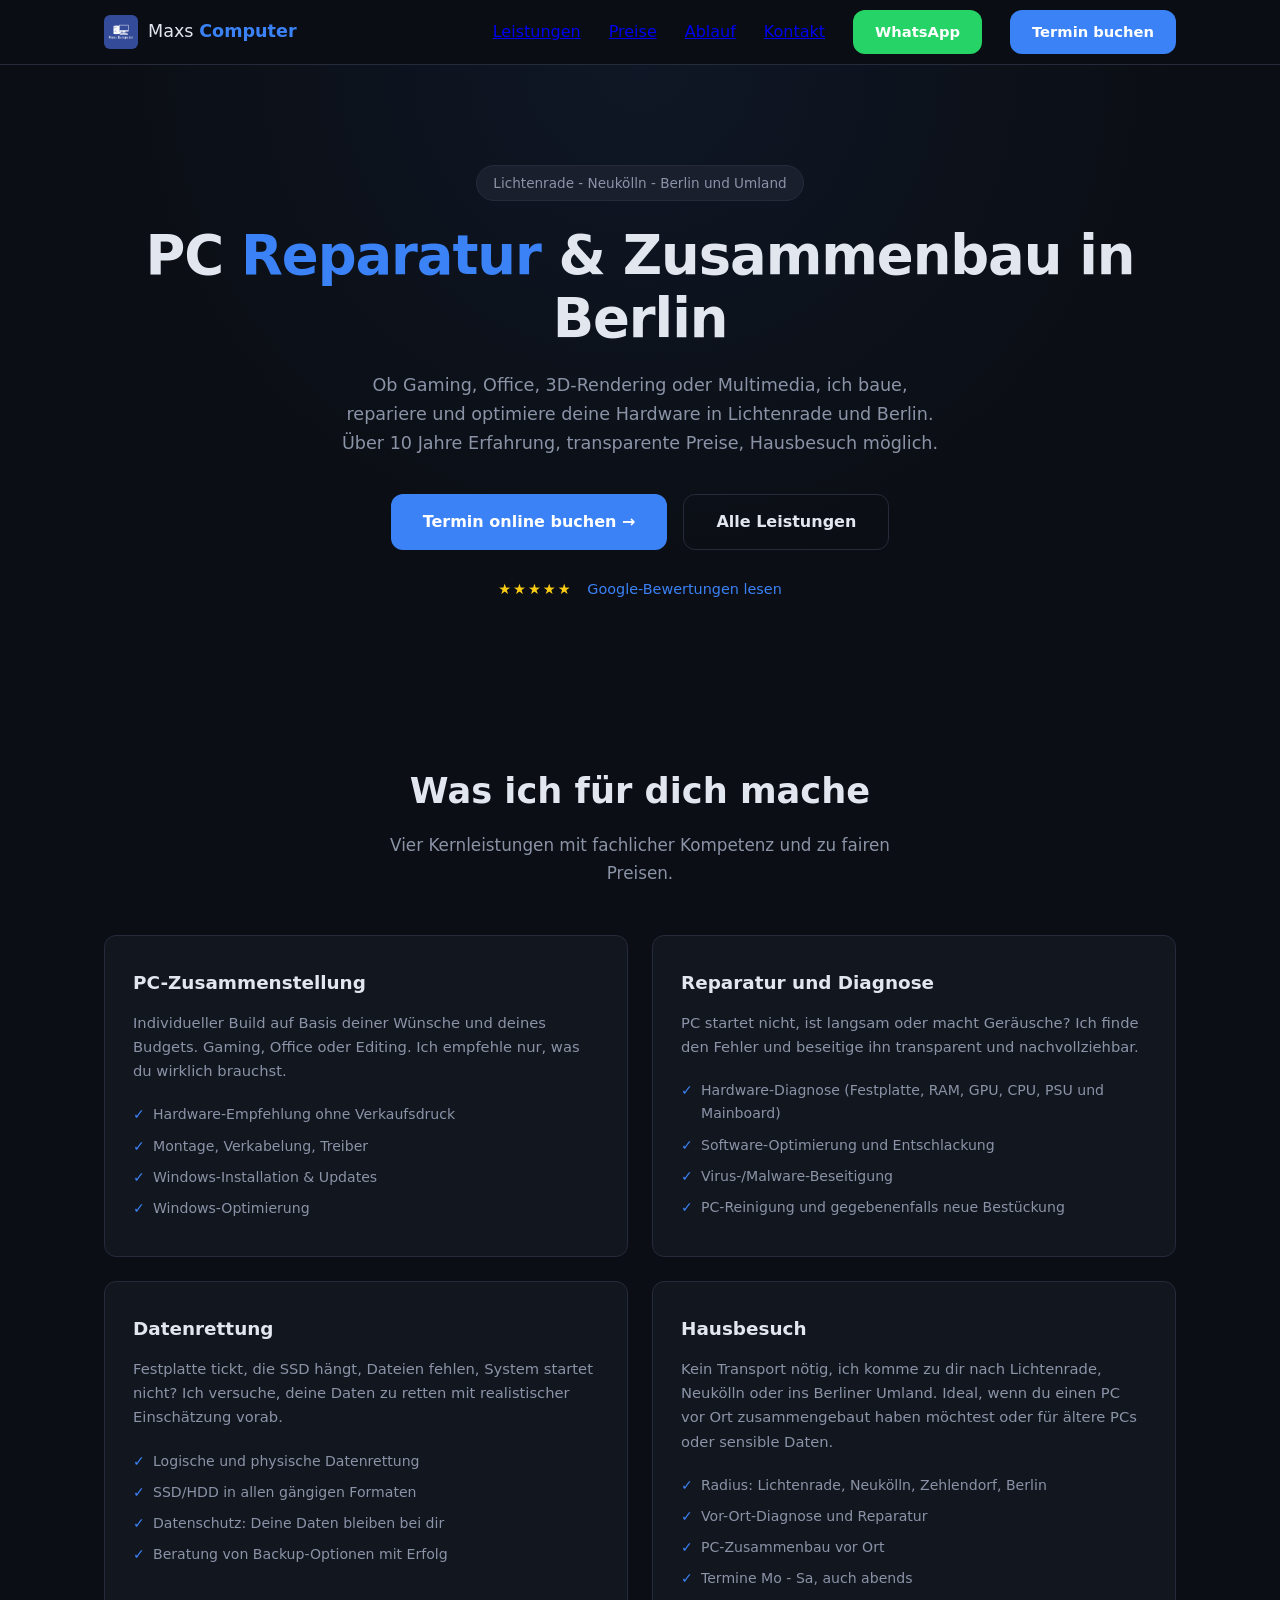
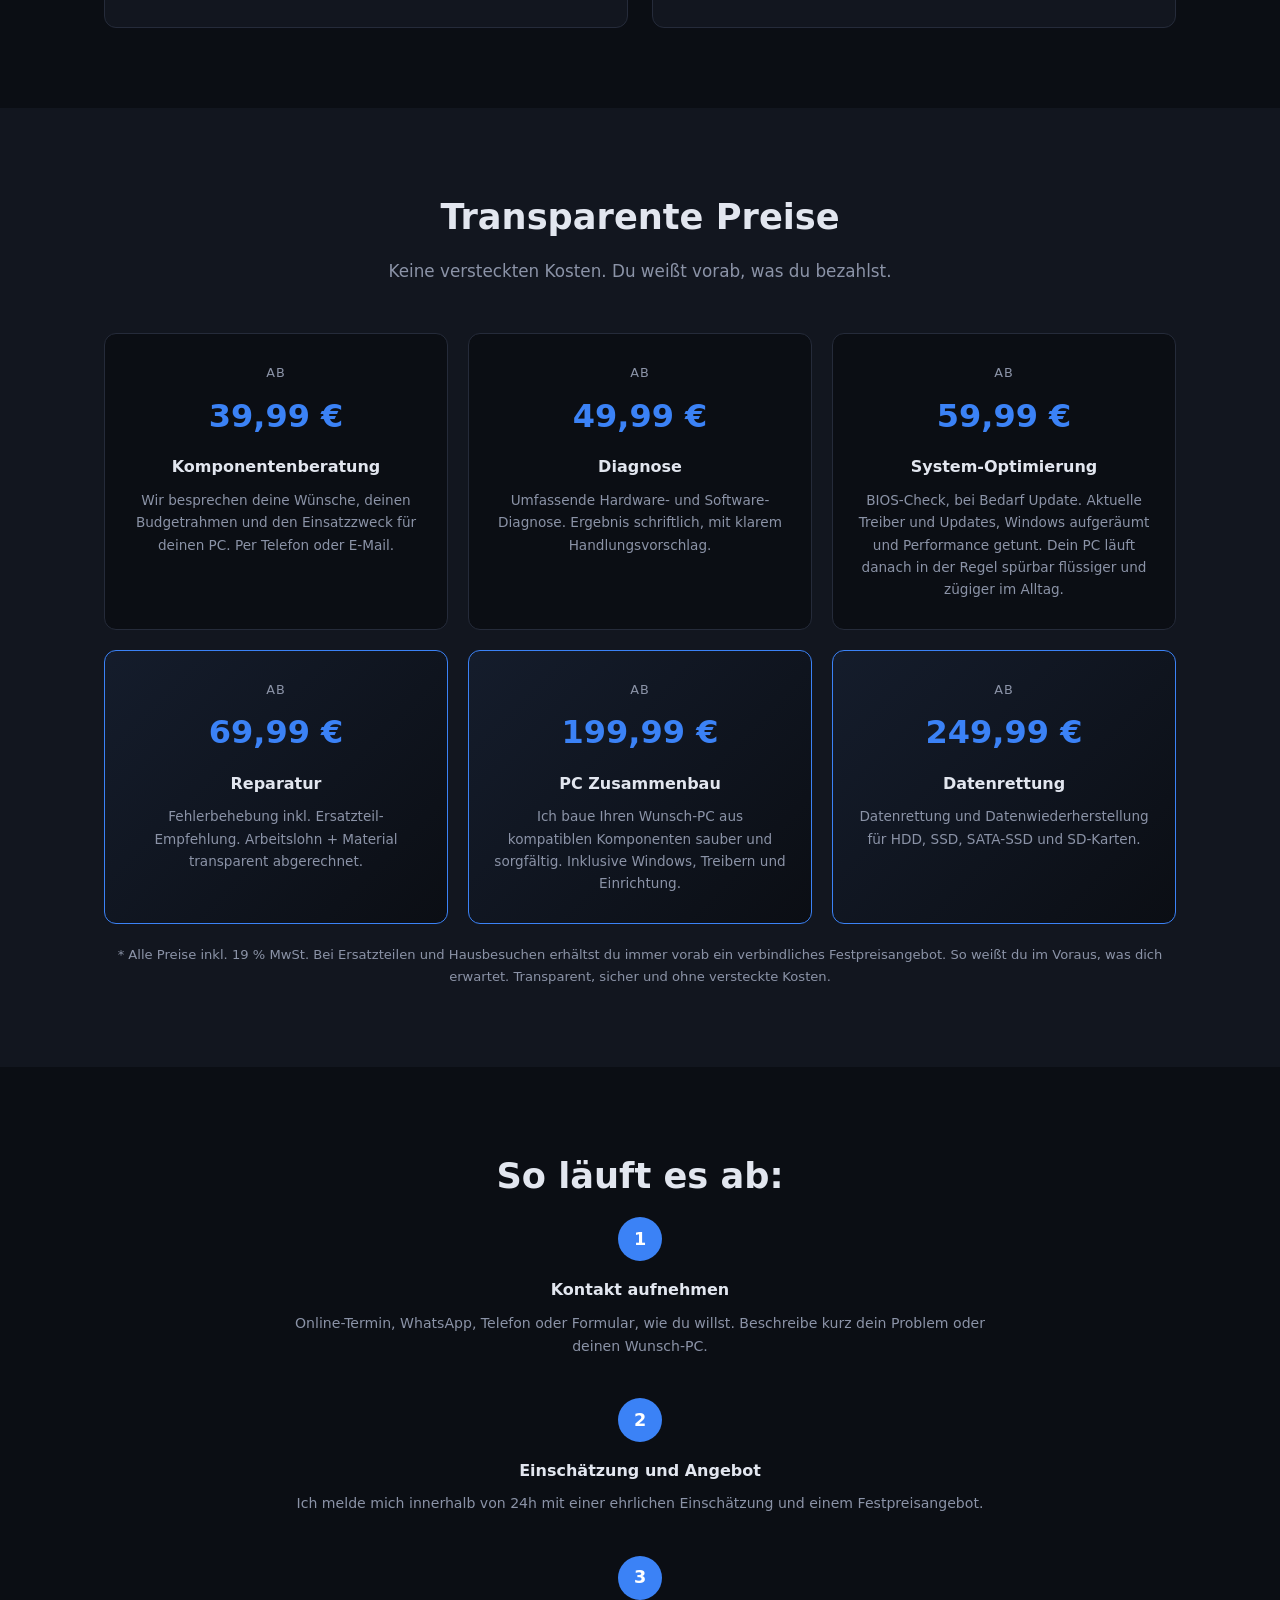
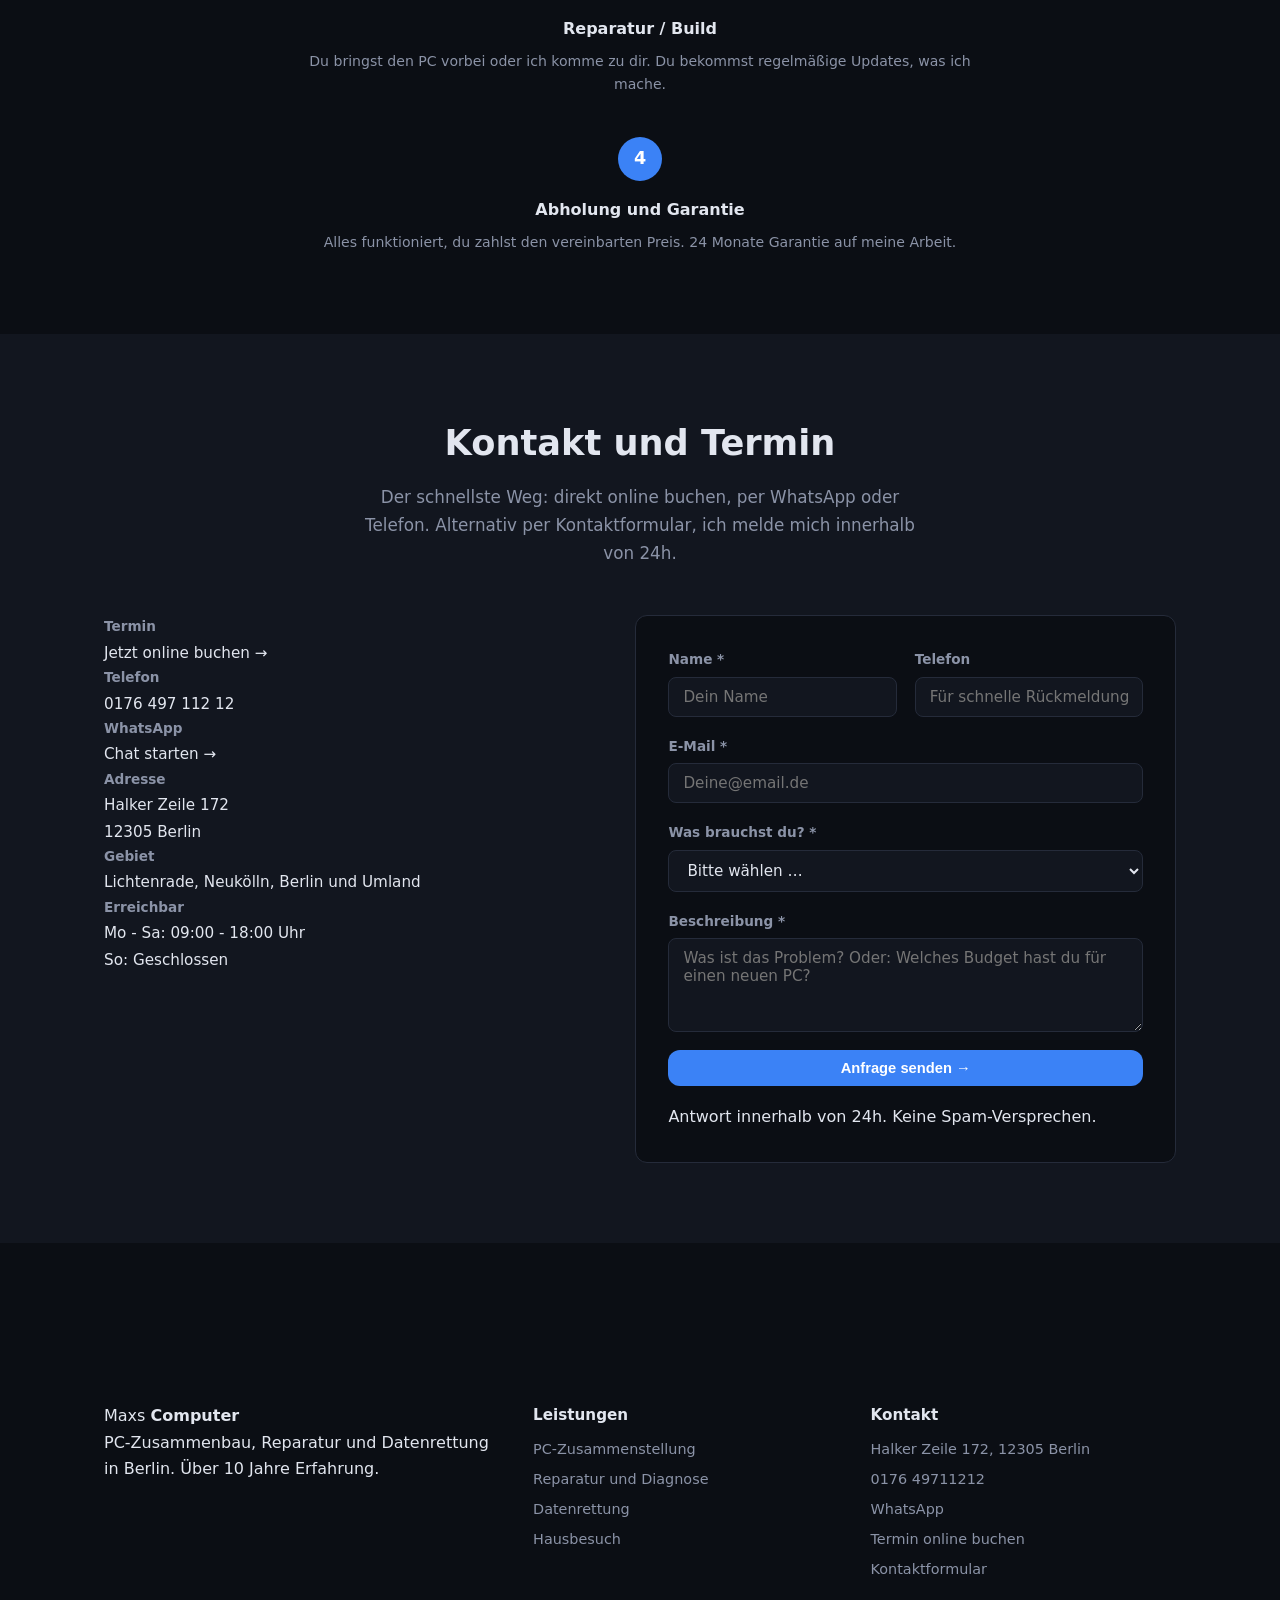
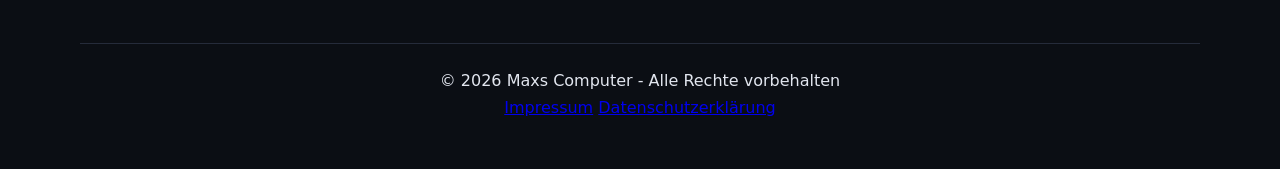
==== commit 3e5901ff: "Add files via upload" ====
--- a/index.html
+++ b/index.html
@@ -79,7 +79,7 @@
           "@type": "Offer",
           "name": "PC-Zusammenbau",
           "description": "Wunsch-PC aus kompatiblen Komponenten, inkl. Windows, Treibern und Einrichtung.",
-          "price": "149,99",
+          "price": "199,99",
           "priceCurrency": "EUR"
         },
         {
@@ -238,7 +238,7 @@
 
           <div class="price-card price-featured">
             <span class="price-tag">ab</span>
-            <span class="price-amount">149,99&nbsp;€</span>
+            <span class="price-amount">199,99&nbsp;€</span>
             <h4>PC Zusammenbau</h4>
             <p>Ich baue Ihren Wunsch-PC aus kompatiblen Komponenten sauber und sorgfältig. Inklusive Windows, Treibern und Einrichtung. </p>
           </div>
